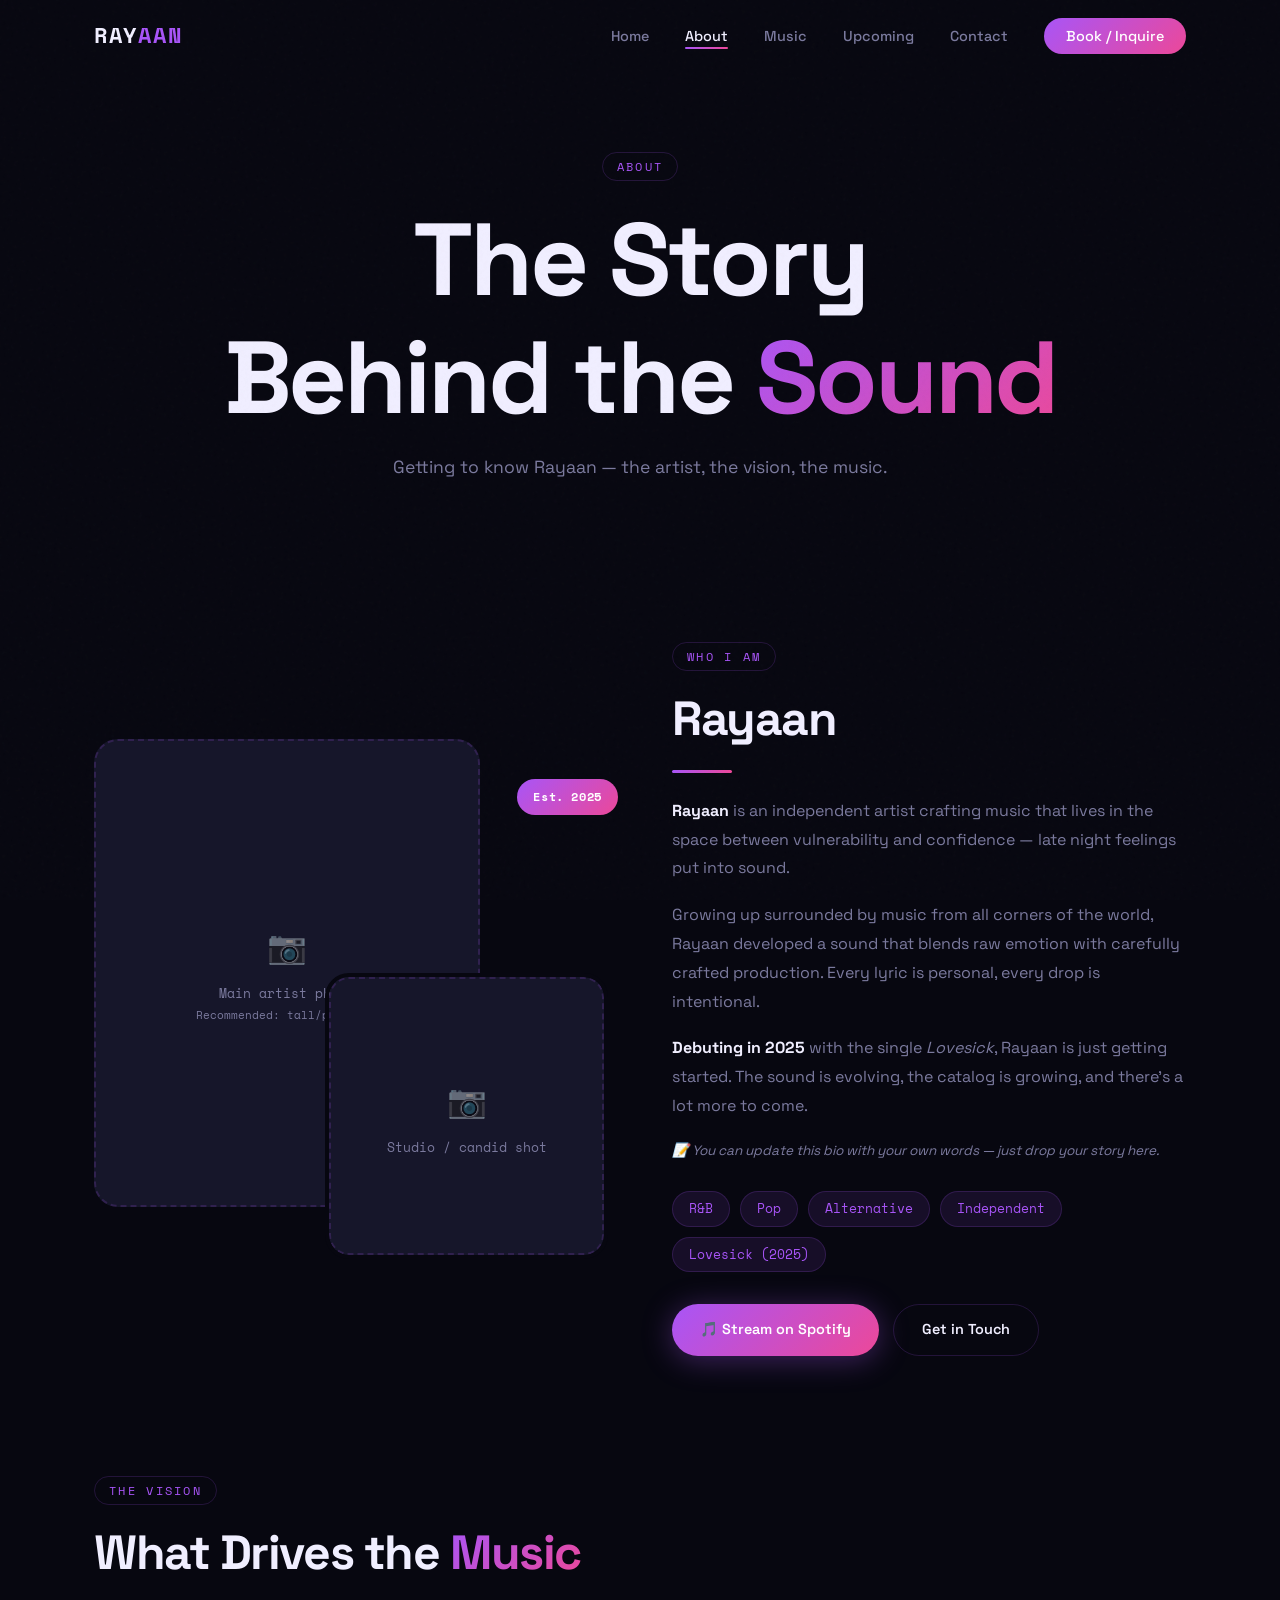
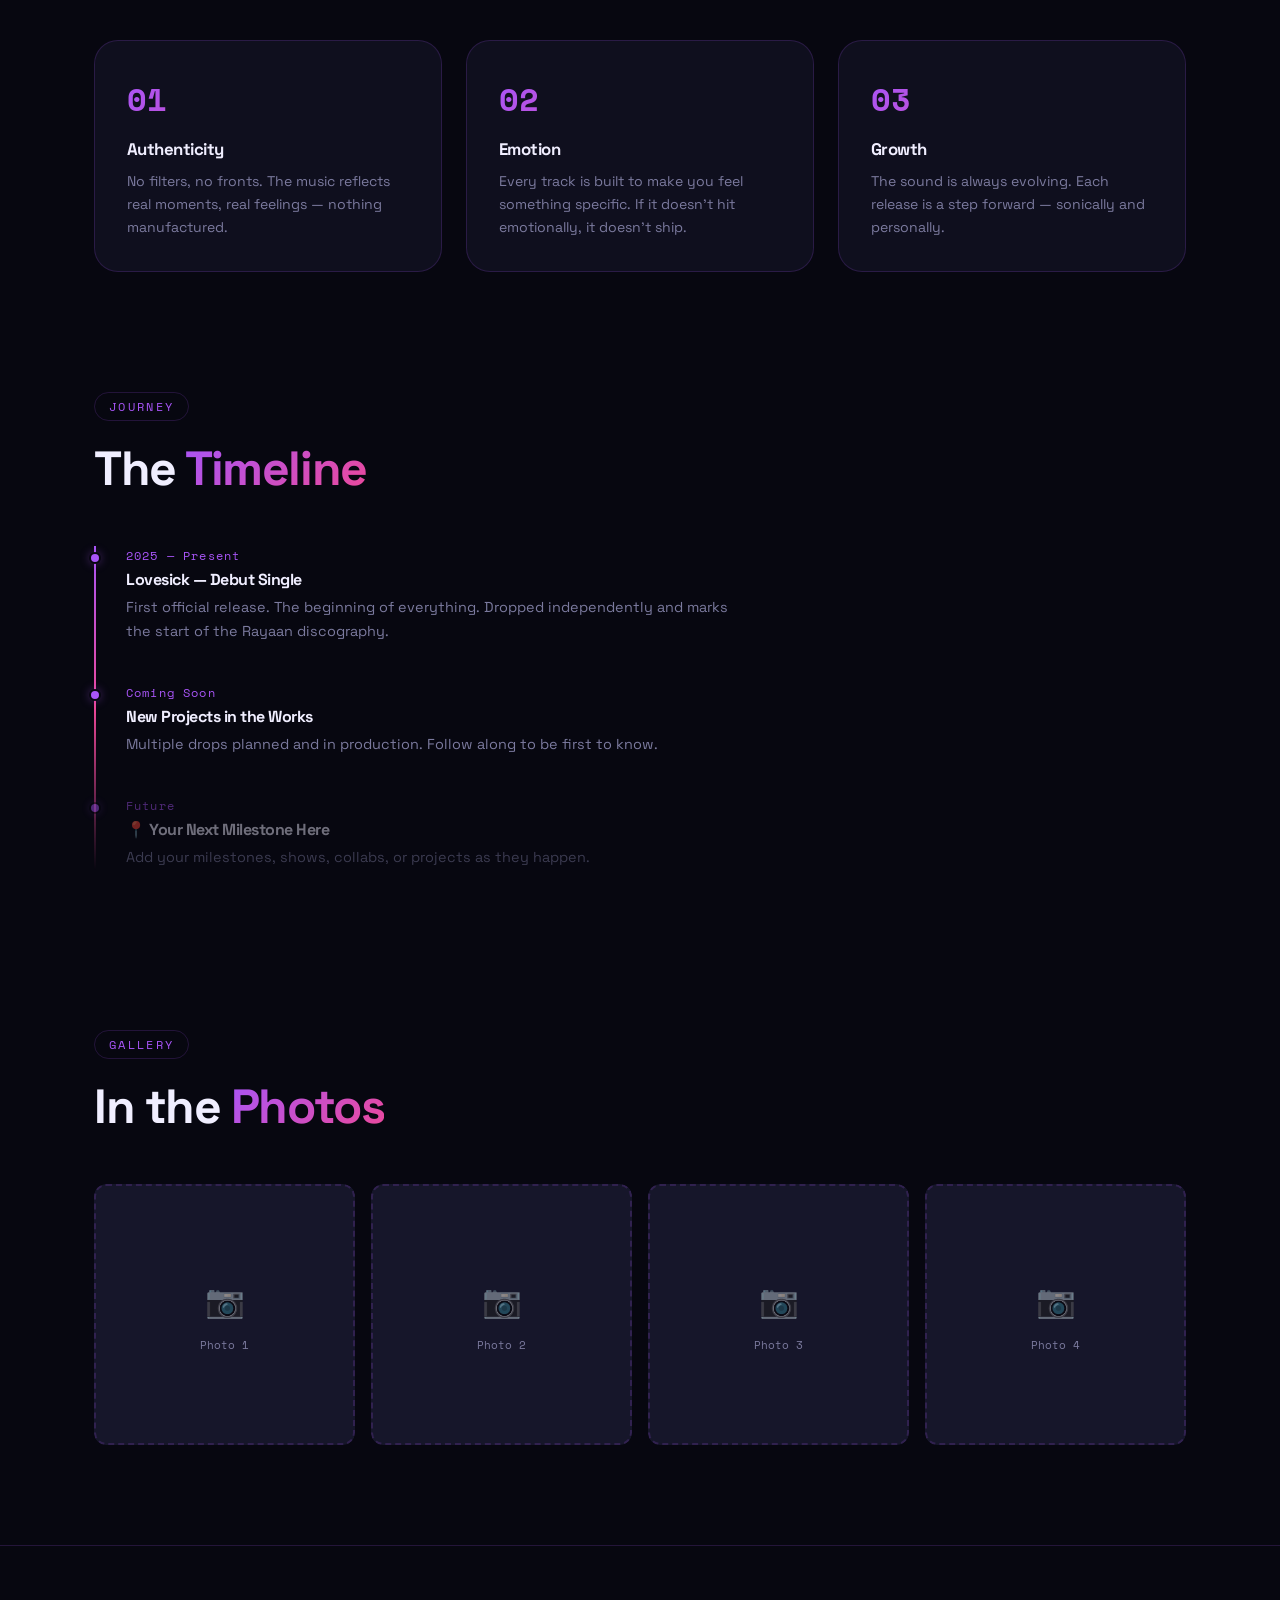
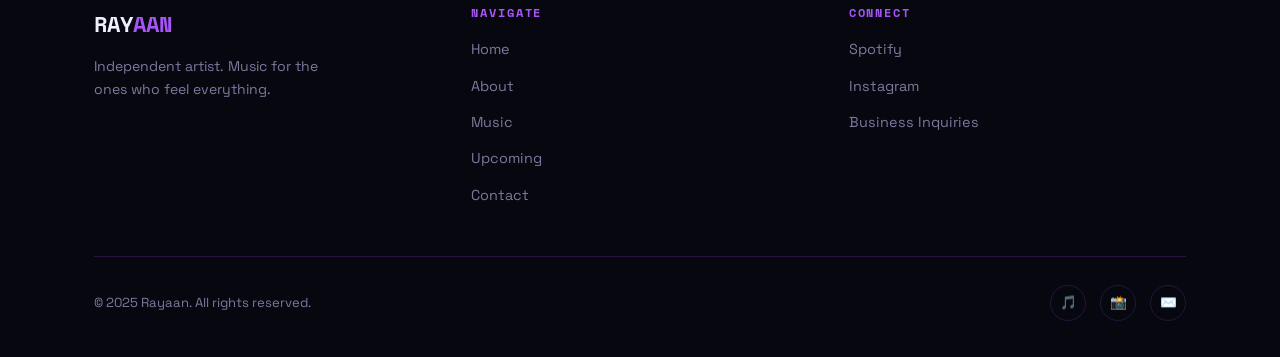
==== rayaan-website/about.html @ 2570d594 "Add Rayaan music artist website Multi-page HTML/CSS/JS website with dark purple/pink aesthetic: - in" ====
<!DOCTYPE html>
<html lang="en">
<head>
  <meta charset="UTF-8" />
  <meta name="viewport" content="width=device-width, initial-scale=1.0" />
  <title>About — Rayaan</title>
  <link rel="stylesheet" href="style.css" />
  <style>
    /* ── About specifics ── */
    .about-grid {
      display: grid;
      grid-template-columns: 1fr 1fr;
      gap: 64px;
      align-items: center;
      margin-top: 60px;
    }

    .about-photo-stack {
      position: relative;
      height: 520px;
    }
    .photo-main {
      position: absolute;
      top: 0; left: 0;
      width: 75%;
      height: 90%;
    }
    .photo-main .photo-placeholder {
      width: 100%; height: 100%;
      border-radius: var(--radius-lg);
    }
    .photo-secondary {
      position: absolute;
      bottom: 0; right: 0;
      width: 55%;
      height: 55%;
      border: 4px solid var(--bg);
      border-radius: var(--radius-lg);
      overflow: hidden;
    }
    .photo-secondary .photo-placeholder {
      width: 100%; height: 100%;
      border-radius: calc(var(--radius-lg) - 4px);
    }
    .photo-badge {
      position: absolute;
      top: 40px; right: -10px;
      background: linear-gradient(135deg, var(--accent), var(--accent2));
      color: #fff;
      padding: 8px 16px;
      border-radius: 100px;
      font-size: 0.78rem;
      font-weight: 600;
      font-family: 'Space Mono', monospace;
      letter-spacing: 0.05em;
    }

    .about-text .divider { margin: 24px 0; }
    .about-text p {
      color: var(--muted);
      margin-bottom: 18px;
      font-size: 1rem;
      line-height: 1.8;
    }
    .about-text p strong { color: var(--text); }

    .about-tags {
      display: flex; flex-wrap: wrap; gap: 10px;
      margin-top: 28px;
    }
    .tag-chip {
      background: rgba(168,85,247,0.1);
      border: 1px solid var(--border);
      border-radius: 100px;
      padding: 6px 16px;
      font-size: 0.82rem;
      color: var(--accent);
      font-family: 'Space Mono', monospace;
    }

    /* ── Values / pillars ── */
    .pillars {
      display: grid;
      grid-template-columns: repeat(3, 1fr);
      gap: 24px;
      margin-top: 60px;
    }
    .pillar {
      background: var(--bg2);
      border: 1px solid var(--border);
      border-radius: var(--radius-lg);
      padding: 32px;
      transition: border-color 0.2s;
    }
    .pillar:hover { border-color: var(--accent); }
    .pillar-num {
      font-family: 'Space Mono', monospace;
      font-size: 2rem;
      font-weight: 700;
      background: linear-gradient(135deg, var(--accent), var(--accent2));
      -webkit-background-clip: text;
      -webkit-text-fill-color: transparent;
      background-clip: text;
      margin-bottom: 14px;
    }
    .pillar h4 { margin-bottom: 10px; font-size: 1.05rem; }
    .pillar p  { color: var(--muted); font-size: 0.88rem; line-height: 1.65; }

    /* ── Timeline ── */
    .timeline { margin-top: 60px; position: relative; }
    .timeline::before {
      content: '';
      position: absolute;
      left: 0; top: 0; bottom: 0;
      width: 2px;
      background: linear-gradient(180deg, var(--accent), var(--accent2), transparent);
    }
    .tl-item {
      padding-left: 32px;
      margin-bottom: 40px;
      position: relative;
    }
    .tl-item::before {
      content: '';
      position: absolute;
      left: -5px; top: 6px;
      width: 12px; height: 12px;
      border-radius: 50%;
      background: var(--accent);
      border: 2px solid var(--bg);
      box-shadow: 0 0 10px var(--glow);
    }
    .tl-year {
      font-family: 'Space Mono', monospace;
      font-size: 0.72rem;
      color: var(--accent);
      letter-spacing: 0.1em;
      margin-bottom: 6px;
    }
    .tl-item h4 { margin-bottom: 6px; }
    .tl-item p  { color: var(--muted); font-size: 0.9rem; }

    /* ── Gallery row ── */
    .gallery-row {
      display: grid;
      grid-template-columns: repeat(4, 1fr);
      gap: 16px;
      margin-top: 50px;
    }
    .gallery-item {
      aspect-ratio: 1;
      border-radius: var(--radius);
      overflow: hidden;
    }
    .gallery-item .photo-placeholder { width: 100%; height: 100%; border-radius: var(--radius); }

    @media (max-width: 900px) {
      .about-grid { grid-template-columns: 1fr; }
      .about-photo-stack { height: 300px; }
      .pillars { grid-template-columns: 1fr; }
      .gallery-row { grid-template-columns: repeat(2, 1fr); }
    }
  </style>
</head>
<body>

<!-- ══ NAV ══ -->
<nav>
  <div class="container nav-inner">
    <a href="index.html" class="nav-logo">RAY<span>AAN</span></a>
    <ul class="nav-links">
      <li><a href="index.html">Home</a></li>
      <li><a href="about.html">About</a></li>
      <li><a href="music.html">Music</a></li>
      <li><a href="plans.html">Upcoming</a></li>
      <li><a href="contact.html">Contact</a></li>
      <li><a href="contact.html" class="nav-cta">Book / Inquire</a></li>
    </ul>
    <button class="hamburger" aria-label="Menu">
      <span></span><span></span><span></span>
    </button>
  </div>
</nav>

<!-- ══ PAGE HERO ══ -->
<div class="page-hero container">
  <span class="section-label">About</span>
  <h1>The Story<br>Behind the <span class="gradient-text">Sound</span></h1>
  <p>Getting to know Rayaan — the artist, the vision, the music.</p>
</div>

<!-- ══ MAIN ABOUT ══ -->
<section class="section" style="padding-top: 40px;">
  <div class="container">
    <div class="about-grid">

      <div class="about-photo-stack">
        <div class="photo-main">
          <div class="photo-placeholder">
            <span class="icon">📷</span>
            <span>Main artist photo<br><small>Recommended: tall/portrait</small></span>
          </div>
        </div>
        <div class="photo-secondary">
          <div class="photo-placeholder">
            <span class="icon">📷</span>
            <span>Studio / candid shot</span>
          </div>
        </div>
        <div class="photo-badge">Est. 2025</div>
      </div>

      <div class="about-text">
        <span class="section-label">Who I Am</span>
        <h2>Rayaan</h2>
        <div class="divider"></div>

        <p>
          <strong>Rayaan</strong> is an independent artist crafting music that lives in the space between
          vulnerability and confidence — late night feelings put into sound.
        </p>
        <p>
          <!-- Replace the paragraphs below with your own story -->
          Growing up surrounded by music from all corners of the world, Rayaan developed a sound
          that blends raw emotion with carefully crafted production. Every lyric is personal,
          every drop is intentional.
        </p>
        <p>
          <strong>Debuting in 2025</strong> with the single <em>Lovesick</em>, Rayaan is just getting
          started. The sound is evolving, the catalog is growing, and there's a lot more to come.
        </p>
        <p style="color: var(--muted); font-size: 0.85rem; font-style: italic;">
          📝 <em>You can update this bio with your own words — just drop your story here.</em>
        </p>

        <div class="about-tags">
          <span class="tag-chip">R&B</span>
          <span class="tag-chip">Pop</span>
          <span class="tag-chip">Alternative</span>
          <span class="tag-chip">Independent</span>
          <span class="tag-chip">Lovesick (2025)</span>
        </div>

        <div style="margin-top: 32px; display: flex; gap: 14px;">
          <a href="https://open.spotify.com/artist/6nurqNt57IxtcXSIciyk6d" target="_blank" class="btn btn-primary">
            🎵 Stream on Spotify
          </a>
          <a href="contact.html" class="btn btn-outline">Get in Touch</a>
        </div>
      </div>

    </div>
  </div>
</section>

<!-- ══ PILLARS ══ -->
<section class="section" style="padding-top: 20px;">
  <div class="container">
    <span class="section-label">The Vision</span>
    <h2>What Drives the <span class="gradient-text">Music</span></h2>

    <div class="pillars">
      <div class="pillar">
        <div class="pillar-num">01</div>
        <h4>Authenticity</h4>
        <p>No filters, no fronts. The music reflects real moments, real feelings — nothing manufactured.</p>
      </div>
      <div class="pillar">
        <div class="pillar-num">02</div>
        <h4>Emotion</h4>
        <p>Every track is built to make you feel something specific. If it doesn't hit emotionally, it doesn't ship.</p>
      </div>
      <div class="pillar">
        <div class="pillar-num">03</div>
        <h4>Growth</h4>
        <p>The sound is always evolving. Each release is a step forward — sonically and personally.</p>
      </div>
    </div>
  </div>
</section>

<!-- ══ TIMELINE ══ -->
<section class="section" style="padding-top: 20px;">
  <div class="container">
    <span class="section-label">Journey</span>
    <h2>The <span class="gradient-text">Timeline</span></h2>

    <div class="timeline" style="max-width: 640px; margin-top: 50px;">
      <div class="tl-item">
        <div class="tl-year">2025 — Present</div>
        <h4>Lovesick — Debut Single</h4>
        <p>First official release. The beginning of everything. Dropped independently and marks the start of the Rayaan discography.</p>
      </div>
      <div class="tl-item">
        <div class="tl-year">Coming Soon</div>
        <h4>New Projects in the Works</h4>
        <p>Multiple drops planned and in production. Follow along to be first to know.</p>
      </div>
      <div class="tl-item" style="opacity: 0.45;">
        <div class="tl-year">Future</div>
        <h4>📍 Your Next Milestone Here</h4>
        <p>Add your milestones, shows, collabs, or projects as they happen.</p>
      </div>
    </div>
  </div>
</section>

<!-- ══ GALLERY TEASER ══ -->
<section class="section" style="padding-top: 20px;">
  <div class="container">
    <span class="section-label">Gallery</span>
    <h2>In the <span class="gradient-text">Photos</span></h2>

    <div class="gallery-row">
      <div class="gallery-item">
        <div class="photo-placeholder">
          <span class="icon">📷</span>
          <span style="font-size:0.7rem">Photo 1</span>
        </div>
      </div>
      <div class="gallery-item">
        <div class="photo-placeholder">
          <span class="icon">📷</span>
          <span style="font-size:0.7rem">Photo 2</span>
        </div>
      </div>
      <div class="gallery-item">
        <div class="photo-placeholder">
          <span class="icon">📷</span>
          <span style="font-size:0.7rem">Photo 3</span>
        </div>
      </div>
      <div class="gallery-item">
        <div class="photo-placeholder">
          <span class="icon">📷</span>
          <span style="font-size:0.7rem">Photo 4</span>
        </div>
      </div>
    </div>
  </div>
</section>

<!-- ══ FOOTER ══ -->
<footer>
  <div class="container">
    <div class="footer-inner">
      <div>
        <div class="footer-logo">RAY<span>AAN</span></div>
        <p class="footer-desc">Independent artist. Music for the ones who feel everything.</p>
      </div>
      <div class="footer-col">
        <h4>Navigate</h4>
        <ul>
          <li><a href="index.html">Home</a></li>
          <li><a href="about.html">About</a></li>
          <li><a href="music.html">Music</a></li>
          <li><a href="plans.html">Upcoming</a></li>
          <li><a href="contact.html">Contact</a></li>
        </ul>
      </div>
      <div class="footer-col">
        <h4>Connect</h4>
        <ul>
          <li><a href="https://open.spotify.com/artist/6nurqNt57IxtcXSIciyk6d" target="_blank">Spotify</a></li>
          <li><a href="https://instagram.com/rayaankmusic" target="_blank">Instagram</a></li>
          <li><a href="contact.html">Business Inquiries</a></li>
        </ul>
      </div>
    </div>
    <div class="footer-bottom">
      <span>© 2025 Rayaan. All rights reserved.</span>
      <div class="social-links">
        <a href="https://open.spotify.com/artist/6nurqNt57IxtcXSIciyk6d" target="_blank" title="Spotify">🎵</a>
        <a href="https://instagram.com/rayaankmusic" target="_blank" title="Instagram">📸</a>
        <a href="contact.html" title="Email">✉️</a>
      </div>
    </div>
  </div>
</footer>

<script src="nav.js"></script>
</body>
</html>
---- rayaan-website/style.css ----
/* ============================================
   RAYAAN — Global Styles
   ============================================ */

@import url('https://fonts.googleapis.com/css2?family=Space+Grotesk:wght@300;400;500;600;700&family=Space+Mono:wght@400;700&display=swap');

:root {
  --bg:        #070710;
  --bg2:       #0f0f1e;
  --bg3:       #16162a;
  --accent:    #a855f7;
  --accent2:   #ec4899;
  --glow:      rgba(168, 85, 247, 0.35);
  --glow2:     rgba(236, 72, 153, 0.25);
  --text:      #f0eeff;
  --muted:     #7b7a9e;
  --border:    rgba(168, 85, 247, 0.18);
  --radius:    12px;
  --radius-lg: 24px;
  --nav-h:     72px;
}

*, *::before, *::after { box-sizing: border-box; margin: 0; padding: 0; }

html { scroll-behavior: smooth; }

body {
  background: var(--bg);
  color: var(--text);
  font-family: 'Space Grotesk', sans-serif;
  font-size: 16px;
  line-height: 1.65;
  overflow-x: hidden;
}

/* Noise overlay */
body::before {
  content: '';
  position: fixed;
  inset: 0;
  background-image: url("data:image/svg+xml,%3Csvg viewBox='0 0 256 256' xmlns='http://www.w3.org/2000/svg'%3E%3Cfilter id='noise'%3E%3CfeTurbulence type='fractalNoise' baseFrequency='0.9' numOctaves='4' stitchTiles='stitch'/%3E%3C/filter%3E%3Crect width='100%25' height='100%25' filter='url(%23noise)' opacity='0.04'/%3E%3C/svg%3E");
  pointer-events: none;
  z-index: 0;
  opacity: 0.5;
}

/* ── Scrollbar ── */
::-webkit-scrollbar { width: 6px; }
::-webkit-scrollbar-track { background: var(--bg); }
::-webkit-scrollbar-thumb { background: var(--accent); border-radius: 3px; }

/* ── Typography ── */
h1, h2, h3, h4 { line-height: 1.15; letter-spacing: -0.03em; font-weight: 700; }

h1 { font-size: clamp(2.8rem, 8vw, 6.5rem); }
h2 { font-size: clamp(1.9rem, 4vw, 3rem); }
h3 { font-size: clamp(1.2rem, 2.5vw, 1.6rem); }

.mono { font-family: 'Space Mono', monospace; }

.gradient-text {
  background: linear-gradient(135deg, var(--accent) 0%, var(--accent2) 100%);
  -webkit-background-clip: text;
  -webkit-text-fill-color: transparent;
  background-clip: text;
}

a { color: inherit; text-decoration: none; }

img { max-width: 100%; display: block; }

/* ── Layout ── */
.container { max-width: 1140px; margin: 0 auto; padding: 0 24px; }
.section { padding: 100px 0; position: relative; z-index: 1; }
.section-label {
  display: inline-block;
  font-family: 'Space Mono', monospace;
  font-size: 0.72rem;
  letter-spacing: 0.2em;
  text-transform: uppercase;
  color: var(--accent);
  border: 1px solid var(--border);
  padding: 4px 14px;
  border-radius: 100px;
  margin-bottom: 20px;
}

/* ── Navigation ── */
nav {
  position: fixed;
  top: 0; left: 0; right: 0;
  height: var(--nav-h);
  z-index: 100;
  display: flex;
  align-items: center;
  transition: background 0.3s, backdrop-filter 0.3s;
}
nav.scrolled {
  background: rgba(7, 7, 16, 0.85);
  backdrop-filter: blur(20px);
  border-bottom: 1px solid var(--border);
}

.nav-inner {
  display: flex;
  align-items: center;
  justify-content: space-between;
  width: 100%;
}

.nav-logo {
  font-family: 'Space Mono', monospace;
  font-size: 1.35rem;
  font-weight: 700;
  letter-spacing: 0.08em;
}
.nav-logo span { color: var(--accent); }

.nav-links {
  display: flex;
  gap: 36px;
  list-style: none;
}

.nav-links a {
  font-size: 0.9rem;
  font-weight: 500;
  color: var(--muted);
  transition: color 0.2s;
  position: relative;
}
.nav-links a::after {
  content: '';
  position: absolute;
  bottom: -4px; left: 0;
  width: 0; height: 2px;
  background: linear-gradient(90deg, var(--accent), var(--accent2));
  border-radius: 2px;
  transition: width 0.25s;
}
.nav-links a:hover, .nav-links a.active { color: var(--text); }
.nav-links a:hover::after, .nav-links a.active::after { width: 100%; }

.nav-cta {
  padding: 9px 22px;
  border-radius: 100px;
  background: linear-gradient(135deg, var(--accent), var(--accent2));
  color: #fff !important;
  font-size: 0.85rem;
  font-weight: 600;
  transition: opacity 0.2s, transform 0.2s;
}
.nav-cta::after { display: none !important; }
.nav-cta:hover { opacity: 0.85; transform: translateY(-1px); }

.hamburger {
  display: none;
  flex-direction: column;
  gap: 5px;
  background: none;
  border: none;
  cursor: pointer;
  padding: 4px;
}
.hamburger span {
  display: block;
  width: 24px; height: 2px;
  background: var(--text);
  border-radius: 2px;
  transition: 0.3s;
}

/* ── Buttons ── */
.btn {
  display: inline-flex;
  align-items: center;
  gap: 8px;
  padding: 13px 28px;
  border-radius: 100px;
  font-weight: 600;
  font-size: 0.9rem;
  cursor: pointer;
  border: none;
  transition: all 0.2s;
}
.btn-primary {
  background: linear-gradient(135deg, var(--accent), var(--accent2));
  color: #fff;
  box-shadow: 0 4px 30px var(--glow);
}
.btn-primary:hover { transform: translateY(-2px); box-shadow: 0 8px 40px var(--glow); }
.btn-outline {
  background: transparent;
  color: var(--text);
  border: 1px solid var(--border);
}
.btn-outline:hover {
  border-color: var(--accent);
  color: var(--accent);
  background: rgba(168,85,247,0.08);
}

/* ── Cards ── */
.card {
  background: var(--bg2);
  border: 1px solid var(--border);
  border-radius: var(--radius-lg);
  overflow: hidden;
  transition: transform 0.25s, border-color 0.25s, box-shadow 0.25s;
}
.card:hover {
  transform: translateY(-4px);
  border-color: var(--accent);
  box-shadow: 0 12px 50px var(--glow);
}

/* ── Photo Placeholder ── */
.photo-placeholder {
  background: var(--bg3);
  border: 2px dashed var(--border);
  border-radius: var(--radius);
  display: flex;
  flex-direction: column;
  align-items: center;
  justify-content: center;
  gap: 10px;
  color: var(--muted);
  font-size: 0.8rem;
  font-family: 'Space Mono', monospace;
  text-align: center;
  padding: 20px;
}
.photo-placeholder .icon { font-size: 2rem; opacity: 0.5; }

/* ── Glow Orbs (background decoration) ── */
.orb {
  position: absolute;
  border-radius: 50%;
  filter: blur(90px);
  pointer-events: none;
  z-index: 0;
}
.orb-purple { background: var(--glow); }
.orb-pink   { background: var(--glow2); }

/* ── Footer ── */
footer {
  position: relative;
  z-index: 1;
  border-top: 1px solid var(--border);
  padding: 60px 0 36px;
  background: var(--bg);
}
.footer-inner {
  display: grid;
  grid-template-columns: 1fr 1fr 1fr;
  gap: 40px;
  margin-bottom: 48px;
}
.footer-logo {
  font-family: 'Space Mono', monospace;
  font-size: 1.4rem;
  font-weight: 700;
  margin-bottom: 12px;
}
.footer-logo span { color: var(--accent); }
.footer-desc { color: var(--muted); font-size: 0.88rem; max-width: 240px; }
.footer-col h4 {
  font-size: 0.78rem;
  letter-spacing: 0.15em;
  text-transform: uppercase;
  color: var(--accent);
  font-family: 'Space Mono', monospace;
  margin-bottom: 16px;
}
.footer-col ul { list-style: none; display: flex; flex-direction: column; gap: 10px; }
.footer-col ul a { color: var(--muted); font-size: 0.9rem; transition: color 0.2s; }
.footer-col ul a:hover { color: var(--text); }
.footer-bottom {
  display: flex;
  justify-content: space-between;
  align-items: center;
  padding-top: 28px;
  border-top: 1px solid var(--border);
  color: var(--muted);
  font-size: 0.82rem;
}
.social-links { display: flex; gap: 14px; }
.social-links a {
  width: 36px; height: 36px;
  border: 1px solid var(--border);
  border-radius: 50%;
  display: flex; align-items: center; justify-content: center;
  font-size: 0.85rem;
  color: var(--muted);
  transition: all 0.2s;
}
.social-links a:hover { border-color: var(--accent); color: var(--accent); background: rgba(168,85,247,0.1); }

/* ── Page Hero (non-home) ── */
.page-hero {
  padding-top: calc(var(--nav-h) + 80px);
  padding-bottom: 60px;
  text-align: center;
}
.page-hero p { color: var(--muted); font-size: 1.1rem; max-width: 560px; margin: 16px auto 0; }

/* ── Divider ── */
.divider {
  width: 60px; height: 3px;
  background: linear-gradient(90deg, var(--accent), var(--accent2));
  border-radius: 2px;
  margin: 20px 0;
}

/* ── Responsive ── */
@media (max-width: 768px) {
  .nav-links { display: none; position: absolute; top: var(--nav-h); left: 0; right: 0;
    flex-direction: column; background: rgba(7,7,16,0.97); padding: 24px;
    border-bottom: 1px solid var(--border); gap: 20px; }
  .nav-links.open { display: flex; }
  .hamburger { display: flex; }
  .nav-cta-desktop { display: none; }
  .footer-inner { grid-template-columns: 1fr; }
  .footer-bottom { flex-direction: column; gap: 16px; text-align: center; }
  .section { padding: 70px 0; }
}
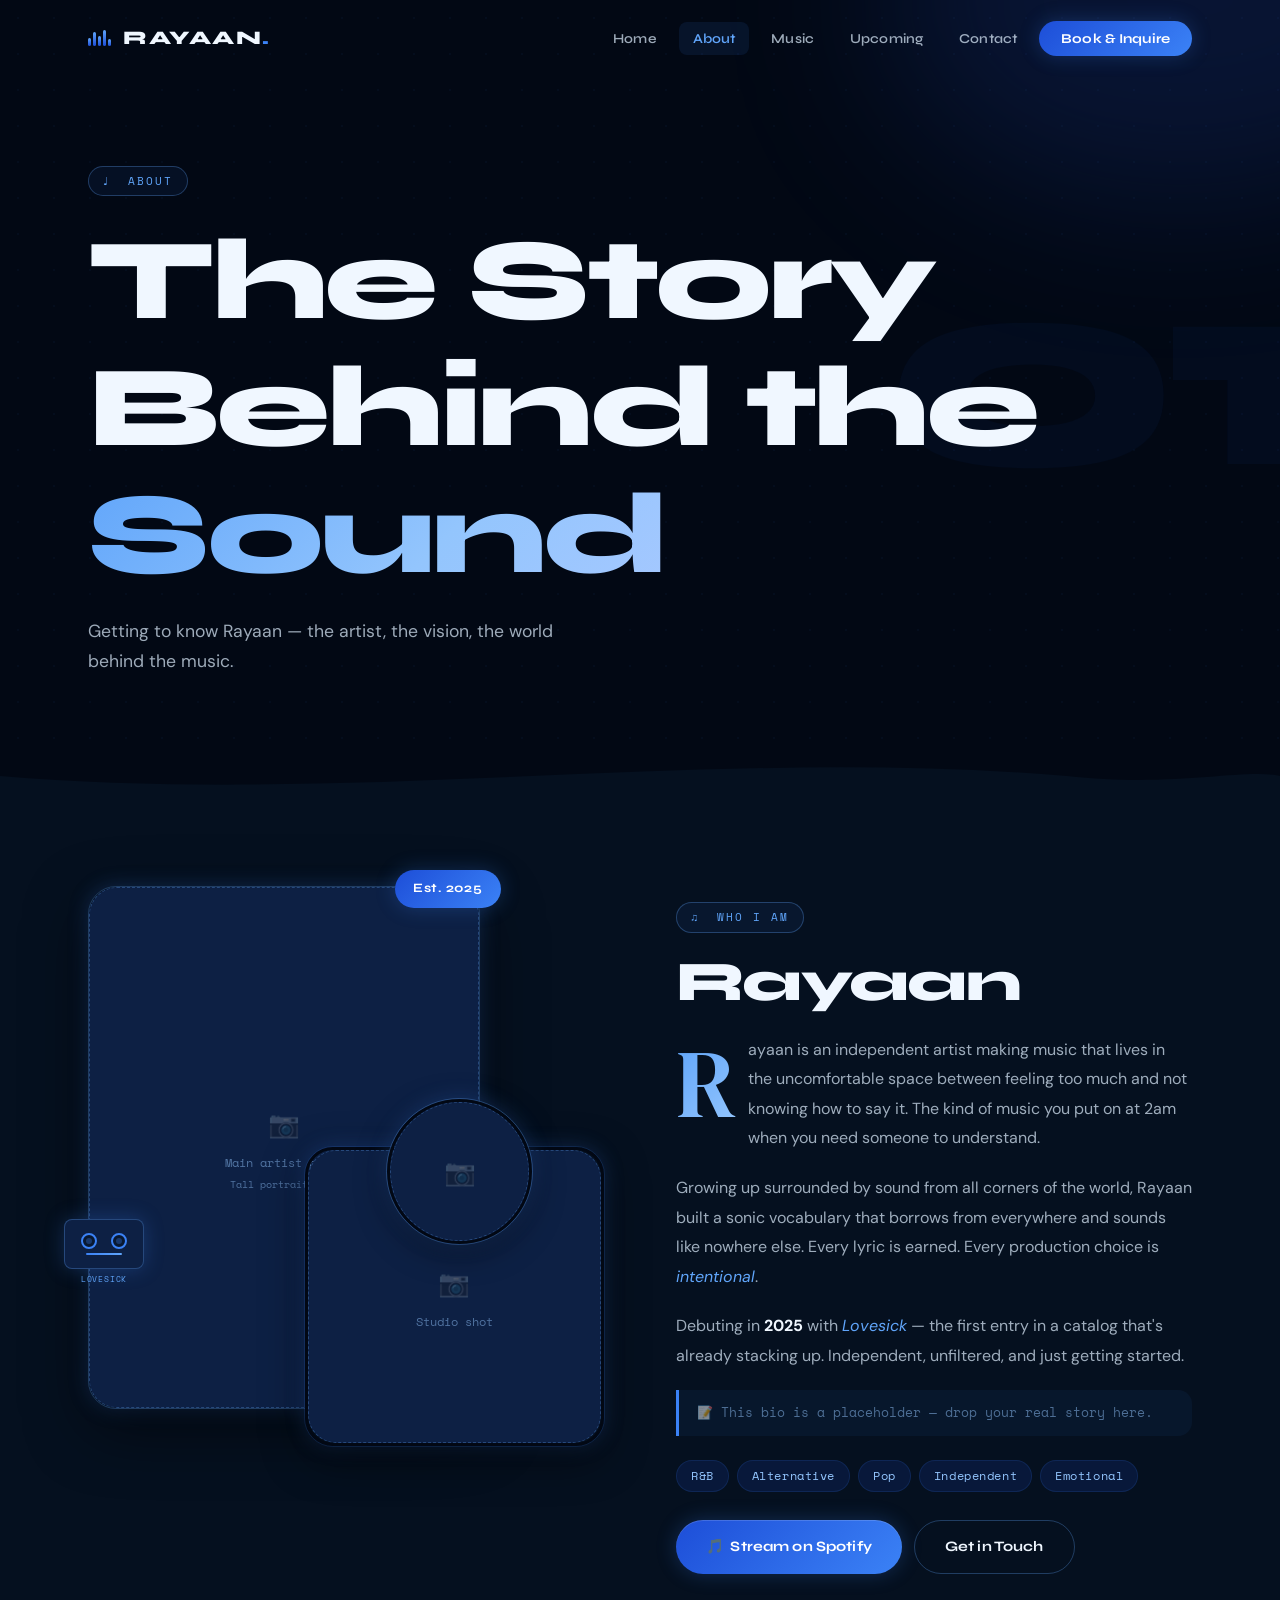
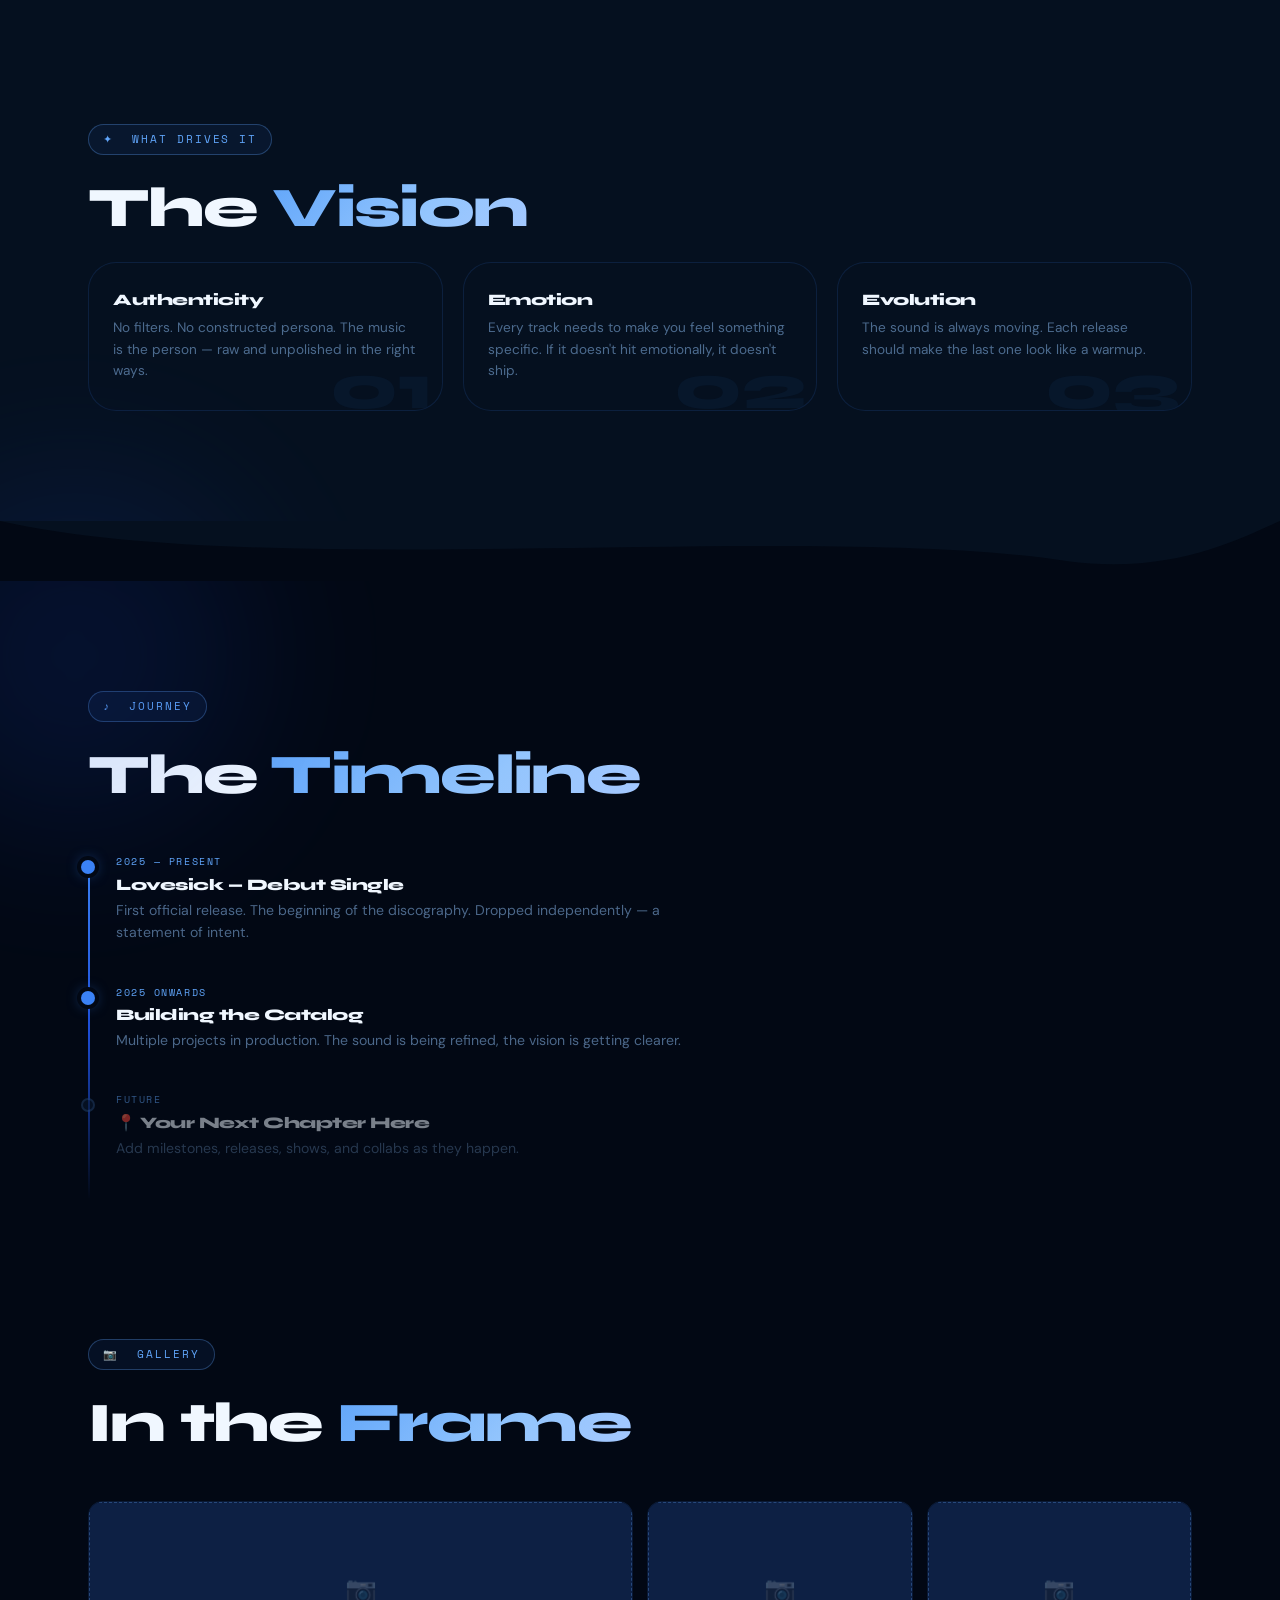
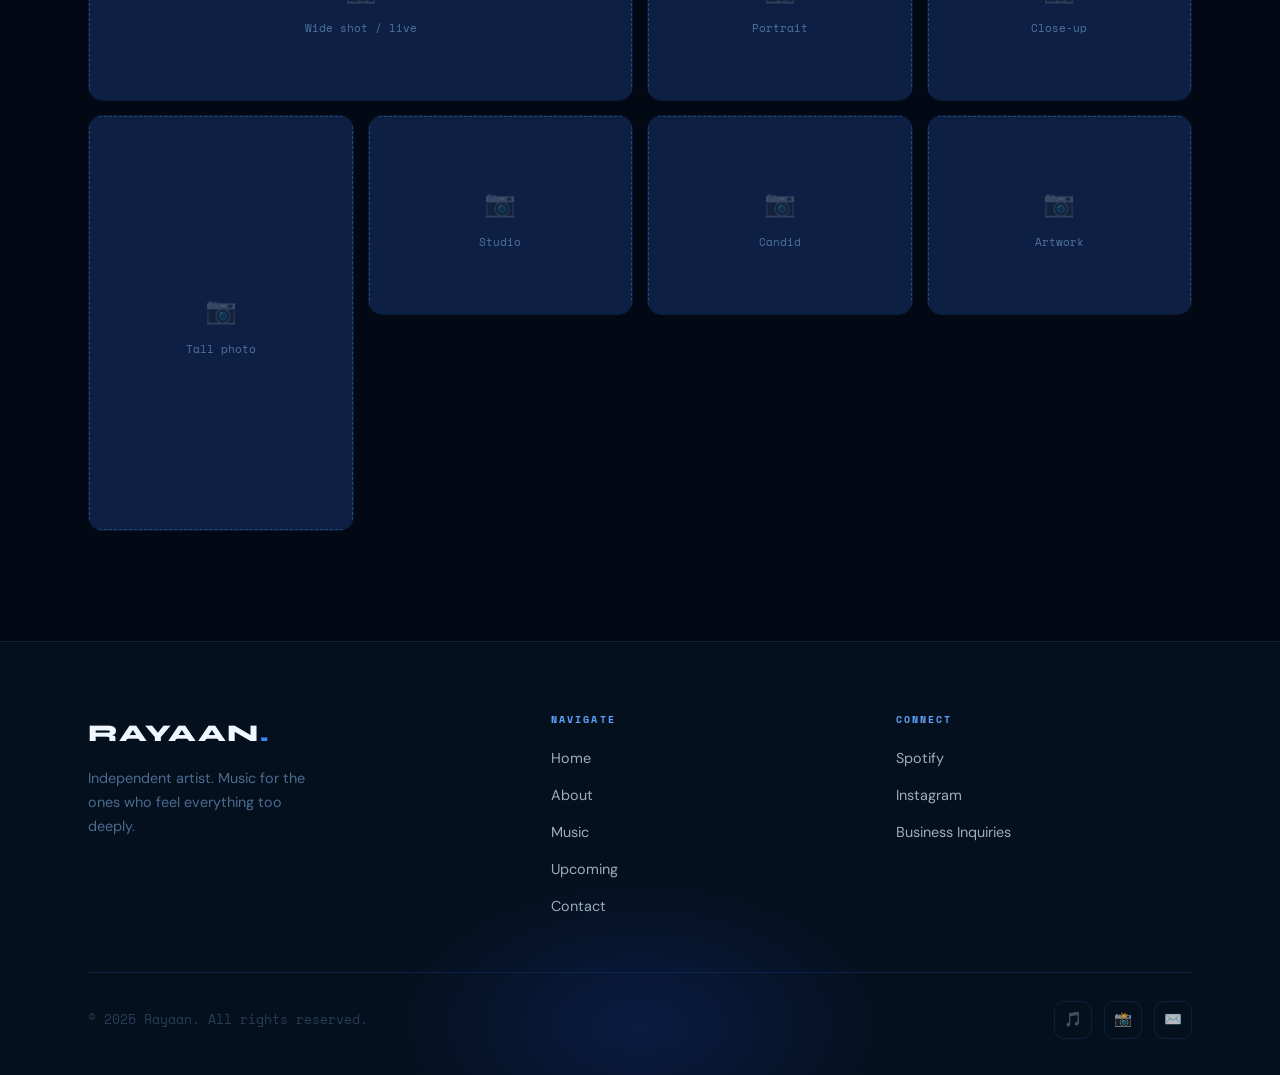
==== commit 4e1354e1: "Redesign: immersive navy/blue music website for Rayaan Complete visual overhaul with production-qual" ====
--- a/rayaan-website/about.html
+++ b/rayaan-website/about.html
@@ -6,246 +6,381 @@
   <title>About — Rayaan</title>
   <link rel="stylesheet" href="style.css" />
   <style>
-    /* ── About specifics ── */
-    .about-grid {
+    /* ─── About page ─── */
+
+    /* Big intro layout */
+    .about-intro {
       display: grid;
       grid-template-columns: 1fr 1fr;
-      gap: 64px;
-      align-items: center;
-      margin-top: 60px;
-    }
-
-    .about-photo-stack {
+      gap: 72px;
+      align-items: start;
+      margin-top: 20px;
+    }
+
+    /* ── Photo collage ── */
+    .photo-collage {
       position: relative;
-      height: 520px;
-    }
-    .photo-main {
+      height: 560px;
+    }
+
+    .photo-collage .p1 {
       position: absolute;
       top: 0; left: 0;
-      width: 75%;
-      height: 90%;
-    }
-    .photo-main .photo-placeholder {
-      width: 100%; height: 100%;
-      border-radius: var(--radius-lg);
-    }
-    .photo-secondary {
+      width: 76%; aspect-ratio: 3/4;
+      border-radius: var(--r-lg);
+      overflow: hidden;
+      border: 1px solid var(--border-hi);
+      box-shadow: 0 20px 60px rgba(0,0,0,0.5), var(--glow-sm);
+    }
+    .photo-collage .p2 {
       position: absolute;
       bottom: 0; right: 0;
-      width: 55%;
-      height: 55%;
-      border: 4px solid var(--bg);
-      border-radius: var(--radius-lg);
+      width: 58%; aspect-ratio: 1;
+      border-radius: var(--r-lg);
       overflow: hidden;
-    }
-    .photo-secondary .photo-placeholder {
-      width: 100%; height: 100%;
-      border-radius: calc(var(--radius-lg) - 4px);
-    }
-    .photo-badge {
-      position: absolute;
-      top: 40px; right: -10px;
-      background: linear-gradient(135deg, var(--accent), var(--accent2));
+      border: 3px solid var(--ink);
+      box-shadow: 0 12px 40px rgba(0,0,0,0.5), var(--glow-sm);
+      outline: 1px solid var(--border);
+    }
+    .photo-collage .p3 {
+      position: absolute;
+      top: 38%; left: 58%;
+      width: 28%; aspect-ratio: 1;
+      border-radius: 50%;
+      overflow: hidden;
+      border: 3px solid var(--ink);
+      box-shadow: 0 8px 30px rgba(0,0,0,0.5), 0 0 20px rgba(59,130,246,0.3);
+      outline: 1px solid var(--border-hi);
+    }
+
+    /* Floating tape cassette decoration */
+    .cassette-deco {
+      position: absolute;
+      bottom: 160px; left: -24px;
+      z-index: 10;
+    }
+    .cassette {
+      width: 80px; height: 50px;
+      background: var(--layer);
+      border: 1px solid var(--border-hi);
+      border-radius: 8px;
+      display: flex; align-items: center; justify-content: center;
+      flex-direction: column; gap: 4px;
+      box-shadow: var(--glow-sm);
+      animation: wave-bob 4s ease-in-out infinite;
+    }
+    .cassette-reels {
+      display: flex; gap: 14px; align-items: center;
+    }
+    .reel {
+      width: 16px; height: 16px;
+      border-radius: 50%;
+      background: var(--mid);
+      border: 2px solid var(--electric);
+      position: relative;
+    }
+    .reel::after {
+      content: ''; position: absolute;
+      inset: 3px; border-radius: 50%;
+      background: var(--electric);
+      opacity: 0.3;
+    }
+    .cassette-line {
+      width: 36px; height: 2px;
+      background: linear-gradient(90deg, var(--electric), var(--sky));
+      border-radius: 1px;
+    }
+    .cassette-label {
+      font-family: var(--ff-mono);
+      font-size: 0.5rem;
+      color: var(--sky);
+      letter-spacing: 0.1em;
+      text-transform: uppercase;
+      text-align: center;
+      margin-top: 4px;
+    }
+
+    /* Year badge */
+    .year-badge {
+      position: absolute;
+      top: -16px; right: 20%;
+      background: linear-gradient(135deg, var(--cobalt), var(--electric));
       color: #fff;
-      padding: 8px 16px;
+      padding: 8px 18px;
       border-radius: 100px;
-      font-size: 0.78rem;
-      font-weight: 600;
-      font-family: 'Space Mono', monospace;
-      letter-spacing: 0.05em;
-    }
-
-    .about-text .divider { margin: 24px 0; }
-    .about-text p {
-      color: var(--muted);
-      margin-bottom: 18px;
-      font-size: 1rem;
-      line-height: 1.8;
-    }
-    .about-text p strong { color: var(--text); }
-
-    .about-tags {
-      display: flex; flex-wrap: wrap; gap: 10px;
-      margin-top: 28px;
-    }
-    .tag-chip {
-      background: rgba(168,85,247,0.1);
-      border: 1px solid var(--border);
-      border-radius: 100px;
-      padding: 6px 16px;
-      font-size: 0.82rem;
-      color: var(--accent);
-      font-family: 'Space Mono', monospace;
-    }
-
-    /* ── Values / pillars ── */
-    .pillars {
-      display: grid;
-      grid-template-columns: repeat(3, 1fr);
-      gap: 24px;
-      margin-top: 60px;
-    }
-    .pillar {
-      background: var(--bg2);
-      border: 1px solid var(--border);
-      border-radius: var(--radius-lg);
-      padding: 32px;
-      transition: border-color 0.2s;
-    }
-    .pillar:hover { border-color: var(--accent); }
-    .pillar-num {
-      font-family: 'Space Mono', monospace;
-      font-size: 2rem;
+      font-family: var(--ff-head);
+      font-size: 0.8rem;
       font-weight: 700;
-      background: linear-gradient(135deg, var(--accent), var(--accent2));
+      letter-spacing: 0.06em;
+      box-shadow: var(--glow-sm);
+    }
+
+    /* ── Text block ── */
+    .about-text {
+      padding-top: 16px;
+    }
+    .about-text .big-initial {
+      font-family: var(--ff-serif);
+      font-size: 6rem;
+      line-height: 0.85;
+      float: left;
+      margin-right: 12px;
+      margin-top: 8px;
+      background: linear-gradient(135deg, var(--sky), var(--mist));
       -webkit-background-clip: text;
       -webkit-text-fill-color: transparent;
       background-clip: text;
-      margin-bottom: 14px;
-    }
-    .pillar h4 { margin-bottom: 10px; font-size: 1.05rem; }
-    .pillar p  { color: var(--muted); font-size: 0.88rem; line-height: 1.65; }
+    }
+    .about-text p {
+      color: var(--t2);
+      font-size: 1rem;
+      line-height: 1.85;
+      margin-bottom: 20px;
+    }
+    .about-text p strong { color: var(--t1); }
+    .about-text p em     { color: var(--sky); font-style: italic; }
+    .about-note {
+      background: rgba(59,130,246,0.06);
+      border-left: 3px solid var(--electric);
+      padding: 12px 18px;
+      border-radius: 0 var(--r) var(--r) 0;
+      font-size: 0.8rem;
+      color: var(--t3);
+      font-family: var(--ff-mono);
+      margin-bottom: 24px;
+    }
+
+    .genre-tags { display: flex; flex-wrap: wrap; gap: 8px; margin-bottom: 28px; }
+    .g-tag {
+      background: rgba(29,78,216,0.15);
+      border: 1px solid var(--border);
+      border-radius: 100px;
+      padding: 5px 14px;
+      font-family: var(--ff-mono);
+      font-size: 0.72rem;
+      color: var(--mist);
+      letter-spacing: 0.05em;
+    }
+
+    /* ── Pillars ── */
+    .pillars-row {
+      display: grid;
+      grid-template-columns: repeat(3,1fr);
+      gap: 20px;
+      margin-top: 24px;
+    }
+    .pillar {
+      background: var(--depth);
+      border: 1px solid var(--border);
+      border-radius: var(--r-lg);
+      padding: 28px 24px;
+      position: relative;
+      overflow: hidden;
+      transition: border-color 0.2s, transform 0.2s;
+    }
+    .pillar:hover {
+      border-color: var(--border-hi);
+      transform: translateY(-3px);
+    }
+    .pillar-bg-num {
+      position: absolute;
+      bottom: -10px; right: 10px;
+      font-family: var(--ff-head);
+      font-size: 4rem;
+      font-weight: 800;
+      color: rgba(59,130,246,0.06);
+      line-height: 1;
+      pointer-events: none;
+    }
+    .pillar h4 { font-size: 1rem; margin-bottom: 8px; }
+    .pillar p  { color: var(--t3); font-size: 0.85rem; line-height: 1.6; }
 
     /* ── Timeline ── */
-    .timeline { margin-top: 60px; position: relative; }
-    .timeline::before {
+    .timeline-wrap {
+      position: relative;
+      padding-left: 28px;
+      margin-top: 48px;
+    }
+    .timeline-wrap::before {
       content: '';
       position: absolute;
-      left: 0; top: 0; bottom: 0;
+      left: 0; top: 8px; bottom: 0;
       width: 2px;
-      background: linear-gradient(180deg, var(--accent), var(--accent2), transparent);
+      background: linear-gradient(to bottom, var(--electric), var(--cobalt), transparent);
     }
     .tl-item {
-      padding-left: 32px;
-      margin-bottom: 40px;
       position: relative;
+      padding-bottom: 40px;
     }
     .tl-item::before {
       content: '';
       position: absolute;
-      left: -5px; top: 6px;
-      width: 12px; height: 12px;
+      left: -35px; top: 7px;
+      width: 14px; height: 14px;
       border-radius: 50%;
-      background: var(--accent);
-      border: 2px solid var(--bg);
-      box-shadow: 0 0 10px var(--glow);
-    }
+      background: var(--electric);
+      box-shadow: 0 0 0 4px var(--ink), 0 0 14px rgba(59,130,246,0.6);
+    }
+    .tl-item.future::before { background: var(--mid); border: 2px solid var(--border-hi); box-shadow: none; }
     .tl-year {
-      font-family: 'Space Mono', monospace;
-      font-size: 0.72rem;
-      color: var(--accent);
-      letter-spacing: 0.1em;
-      margin-bottom: 6px;
-    }
-    .tl-item h4 { margin-bottom: 6px; }
-    .tl-item p  { color: var(--muted); font-size: 0.9rem; }
-
-    /* ── Gallery row ── */
-    .gallery-row {
+      font-family: var(--ff-mono);
+      font-size: 0.65rem;
+      color: var(--sky);
+      letter-spacing: 0.15em;
+      text-transform: uppercase;
+      margin-bottom: 5px;
+    }
+    .tl-item h4 { font-size: 1rem; margin-bottom: 5px; }
+    .tl-item p  { color: var(--t3); font-size: 0.88rem; line-height: 1.6; }
+
+    /* ── Gallery ── */
+    .gallery-mosaic {
       display: grid;
-      grid-template-columns: repeat(4, 1fr);
-      gap: 16px;
-      margin-top: 50px;
-    }
-    .gallery-item {
-      aspect-ratio: 1;
-      border-radius: var(--radius);
+      grid-template-columns: 1fr 1fr 1fr 1fr;
+      grid-template-rows: 200px 200px;
+      gap: 14px;
+      margin-top: 48px;
+    }
+    .gal-item {
+      border-radius: var(--r);
       overflow: hidden;
-    }
-    .gallery-item .photo-placeholder { width: 100%; height: 100%; border-radius: var(--radius); }
+      border: 1px solid var(--border);
+      transition: all 0.3s;
+      cursor: pointer;
+    }
+    .gal-item:hover {
+      border-color: var(--border-hi);
+      box-shadow: var(--glow-sm);
+      transform: scale(1.02);
+    }
+    .gal-item .ph { width: 100%; height: 100%; border-radius: 0; }
+    .gal-item:nth-child(1) { grid-column: span 2; }
+    .gal-item:nth-child(4) { grid-column: span 1; grid-row: span 2; }
 
     @media (max-width: 900px) {
-      .about-grid { grid-template-columns: 1fr; }
-      .about-photo-stack { height: 300px; }
-      .pillars { grid-template-columns: 1fr; }
-      .gallery-row { grid-template-columns: repeat(2, 1fr); }
+      .about-intro { grid-template-columns: 1fr; }
+      .photo-collage { height: 320px; }
+      .pillars-row { grid-template-columns: 1fr; }
+      .gallery-mosaic { grid-template-columns: 1fr 1fr; grid-template-rows: auto; }
+      .gal-item:nth-child(1) { grid-column: span 1; }
+      .gal-item:nth-child(4) { grid-row: span 1; }
     }
   </style>
 </head>
 <body>
 
-<!-- ══ NAV ══ -->
 <nav>
   <div class="container nav-inner">
-    <a href="index.html" class="nav-logo">RAY<span>AAN</span></a>
+    <a href="index.html" class="nav-logo">
+      <div class="eq-mini" aria-hidden="true"><i></i><i></i><i></i><i></i><i></i></div>
+      <span class="logo-name">RAYAAN<span class="logo-dot">.</span></span>
+    </a>
     <ul class="nav-links">
       <li><a href="index.html">Home</a></li>
       <li><a href="about.html">About</a></li>
       <li><a href="music.html">Music</a></li>
       <li><a href="plans.html">Upcoming</a></li>
       <li><a href="contact.html">Contact</a></li>
-      <li><a href="contact.html" class="nav-cta">Book / Inquire</a></li>
+      <li class="nav-cta-desktop"><a href="contact.html" class="nav-cta-btn">Book &amp; Inquire</a></li>
     </ul>
-    <button class="hamburger" aria-label="Menu">
-      <span></span><span></span><span></span>
-    </button>
+    <button class="hamburger" aria-label="Toggle menu"><span></span><span></span><span></span></button>
   </div>
 </nav>
 
-<!-- ══ PAGE HERO ══ -->
-<div class="page-hero container">
-  <span class="section-label">About</span>
-  <h1>The Story<br>Behind the <span class="gradient-text">Sound</span></h1>
-  <p>Getting to know Rayaan — the artist, the vision, the music.</p>
+<!-- Page top -->
+<div class="page-top">
+  <div class="orb orb-ocean" style="width:600px;height:400px;top:-200px;right:-200px;opacity:0.5;"></div>
+  <div class="dot-bg" style="position:absolute;inset:0;opacity:0.4;pointer-events:none;"></div>
+  <div class="page-top-bg-num" aria-hidden="true">01</div>
+  <div class="container">
+    <div class="label-pill">♩ &nbsp;About</div>
+    <h1>The Story<br>Behind the <span class="gradient-text">Sound</span></h1>
+    <p class="sub">Getting to know Rayaan — the artist, the vision, the world behind the music.</p>
+  </div>
 </div>
 
-<!-- ══ MAIN ABOUT ══ -->
-<section class="section" style="padding-top: 40px;">
+<!-- Wave -->
+<div class="wave-sep" style="background:var(--ink);">
+  <svg viewBox="0 0 1440 60" fill="none" preserveAspectRatio="none" style="width:100%;height:60px;">
+    <path d="M0,30 C400,60 800,0 1200,30 C1320,42 1400,22 1440,30 L1440,60 L0,60 Z" fill="#05101f"/>
+  </svg>
+</div>
+
+<!-- ═══ INTRO ═══ -->
+<section class="section" style="background:var(--depth);padding-top:60px;">
   <div class="container">
-    <div class="about-grid">
-
-      <div class="about-photo-stack">
-        <div class="photo-main">
-          <div class="photo-placeholder">
-            <span class="icon">📷</span>
-            <span>Main artist photo<br><small>Recommended: tall/portrait</small></span>
+    <div class="about-intro">
+
+      <!-- Photos -->
+      <div class="photo-collage reveal">
+        <div class="p1">
+          <div class="ph" style="width:100%;height:100%;border-radius:var(--r-lg);">
+            <span class="ph-icon">📷</span>
+            <span>Main artist photo<br><small>Tall portrait, 3:4</small></span>
           </div>
         </div>
-        <div class="photo-secondary">
-          <div class="photo-placeholder">
-            <span class="icon">📷</span>
-            <span>Studio / candid shot</span>
+        <div class="p2">
+          <div class="ph" style="width:100%;height:100%;border-radius:var(--r-lg);">
+            <span class="ph-icon">📷</span>
+            <span>Studio shot</span>
           </div>
         </div>
-        <div class="photo-badge">Est. 2025</div>
-      </div>
-
-      <div class="about-text">
-        <span class="section-label">Who I Am</span>
-        <h2>Rayaan</h2>
-        <div class="divider"></div>
+        <div class="p3">
+          <div class="ph" style="width:100%;height:100%;border-radius:50%;">
+            <span class="ph-icon">📷</span>
+          </div>
+        </div>
+
+        <div class="cassette-deco" aria-hidden="true">
+          <div class="cassette">
+            <div class="cassette-reels">
+              <div class="reel"></div>
+              <div class="reel"></div>
+            </div>
+            <div class="cassette-line"></div>
+          </div>
+          <div class="cassette-label">Lovesick</div>
+        </div>
+
+        <div class="year-badge">Est. 2025</div>
+      </div>
+
+      <!-- Text -->
+      <div class="about-text reveal reveal-delay-2">
+        <div class="label-pill" style="margin-bottom:18px;">♫ &nbsp;Who I Am</div>
+        <h2 style="margin-bottom:22px;">Rayaan</h2>
 
         <p>
-          <strong>Rayaan</strong> is an independent artist crafting music that lives in the space between
-          vulnerability and confidence — late night feelings put into sound.
+          <span class="big-initial">R</span>ayaan is an independent artist making music that lives in the
+          uncomfortable space between feeling too much and not knowing how to say it.
+          The kind of music you put on at 2am when you need someone to understand.
         </p>
+
         <p>
-          <!-- Replace the paragraphs below with your own story -->
-          Growing up surrounded by music from all corners of the world, Rayaan developed a sound
-          that blends raw emotion with carefully crafted production. Every lyric is personal,
-          every drop is intentional.
+          <!-- ✏️ Replace this paragraph with your actual story -->
+          Growing up surrounded by sound from all corners of the world, Rayaan built a sonic vocabulary
+          that borrows from everywhere and sounds like nowhere else. Every lyric is earned.
+          Every production choice is <em>intentional</em>.
         </p>
+
         <p>
-          <strong>Debuting in 2025</strong> with the single <em>Lovesick</em>, Rayaan is just getting
-          started. The sound is evolving, the catalog is growing, and there's a lot more to come.
+          Debuting in <strong>2025</strong> with <em>Lovesick</em> — the first entry in a catalog
+          that's already stacking up. Independent, unfiltered, and just getting started.
         </p>
-        <p style="color: var(--muted); font-size: 0.85rem; font-style: italic;">
-          📝 <em>You can update this bio with your own words — just drop your story here.</em>
-        </p>
-
-        <div class="about-tags">
-          <span class="tag-chip">R&B</span>
-          <span class="tag-chip">Pop</span>
-          <span class="tag-chip">Alternative</span>
-          <span class="tag-chip">Independent</span>
-          <span class="tag-chip">Lovesick (2025)</span>
-        </div>
-
-        <div style="margin-top: 32px; display: flex; gap: 14px;">
-          <a href="https://open.spotify.com/artist/6nurqNt57IxtcXSIciyk6d" target="_blank" class="btn btn-primary">
-            🎵 Stream on Spotify
-          </a>
-          <a href="contact.html" class="btn btn-outline">Get in Touch</a>
+
+        <div class="about-note">📝 This bio is a placeholder — drop your real story here.</div>
+
+        <div class="genre-tags">
+          <span class="g-tag">R&B</span>
+          <span class="g-tag">Alternative</span>
+          <span class="g-tag">Pop</span>
+          <span class="g-tag">Independent</span>
+          <span class="g-tag">Emotional</span>
+        </div>
+
+        <div style="display:flex;gap:12px;flex-wrap:wrap;">
+          <a href="https://open.spotify.com/artist/6nurqNt57IxtcXSIciyk6d" target="_blank" class="btn btn-primary">🎵 &nbsp;Stream on Spotify</a>
+          <a href="contact.html" class="btn btn-ghost">Get in Touch</a>
         </div>
       </div>
 
@@ -253,103 +388,124 @@
   </div>
 </section>
 
-<!-- ══ PILLARS ══ -->
-<section class="section" style="padding-top: 20px;">
+<!-- ═══ PILLARS ═══ -->
+<section class="section" style="background:var(--depth);padding-top:40px;">
   <div class="container">
-    <span class="section-label">The Vision</span>
-    <h2>What Drives the <span class="gradient-text">Music</span></h2>
-
-    <div class="pillars">
-      <div class="pillar">
-        <div class="pillar-num">01</div>
+    <div class="label-pill reveal">✦ &nbsp;What Drives It</div>
+    <h2 class="reveal reveal-delay-1">The <span class="gradient-text">Vision</span></h2>
+
+    <div class="pillars-row">
+      <div class="pillar reveal reveal-delay-1">
+        <div class="pillar-bg-num" aria-hidden="true">01</div>
         <h4>Authenticity</h4>
-        <p>No filters, no fronts. The music reflects real moments, real feelings — nothing manufactured.</p>
-      </div>
-      <div class="pillar">
-        <div class="pillar-num">02</div>
+        <p>No filters. No constructed persona. The music is the person — raw and unpolished in the right ways.</p>
+      </div>
+      <div class="pillar reveal reveal-delay-2">
+        <div class="pillar-bg-num" aria-hidden="true">02</div>
         <h4>Emotion</h4>
-        <p>Every track is built to make you feel something specific. If it doesn't hit emotionally, it doesn't ship.</p>
-      </div>
-      <div class="pillar">
-        <div class="pillar-num">03</div>
-        <h4>Growth</h4>
-        <p>The sound is always evolving. Each release is a step forward — sonically and personally.</p>
+        <p>Every track needs to make you feel something specific. If it doesn't hit emotionally, it doesn't ship.</p>
+      </div>
+      <div class="pillar reveal reveal-delay-3">
+        <div class="pillar-bg-num" aria-hidden="true">03</div>
+        <h4>Evolution</h4>
+        <p>The sound is always moving. Each release should make the last one look like a warmup.</p>
       </div>
     </div>
   </div>
 </section>
 
-<!-- ══ TIMELINE ══ -->
-<section class="section" style="padding-top: 20px;">
+<!-- Wave -->
+<div class="wave-sep" style="background:var(--depth);">
+  <svg viewBox="0 0 1440 60" fill="none" preserveAspectRatio="none" style="width:100%;height:60px;">
+    <path d="M0,0 C300,60 900,0 1200,40 C1320,55 1400,15 1440,0 L1440,60 L0,60 Z" fill="#020814"/>
+  </svg>
+</div>
+
+<!-- ═══ TIMELINE ═══ -->
+<section class="section" style="background:var(--ink);">
+  <div class="orb orb-blue" style="width:350px;height:350px;top:-100px;left:-100px;opacity:0.3;"></div>
   <div class="container">
-    <span class="section-label">Journey</span>
-    <h2>The <span class="gradient-text">Timeline</span></h2>
-
-    <div class="timeline" style="max-width: 640px; margin-top: 50px;">
-      <div class="tl-item">
-        <div class="tl-year">2025 — Present</div>
-        <h4>Lovesick — Debut Single</h4>
-        <p>First official release. The beginning of everything. Dropped independently and marks the start of the Rayaan discography.</p>
-      </div>
-      <div class="tl-item">
-        <div class="tl-year">Coming Soon</div>
-        <h4>New Projects in the Works</h4>
-        <p>Multiple drops planned and in production. Follow along to be first to know.</p>
-      </div>
-      <div class="tl-item" style="opacity: 0.45;">
-        <div class="tl-year">Future</div>
-        <h4>📍 Your Next Milestone Here</h4>
-        <p>Add your milestones, shows, collabs, or projects as they happen.</p>
+    <div class="label-pill reveal">♪ &nbsp;Journey</div>
+    <h2 class="reveal reveal-delay-1">The <span class="gradient-text">Timeline</span></h2>
+
+    <div style="max-width:600px;margin-top:16px;">
+      <div class="timeline-wrap">
+        <div class="tl-item reveal">
+          <div class="tl-year">2025 — Present</div>
+          <h4>Lovesick — Debut Single</h4>
+          <p>First official release. The beginning of the discography. Dropped independently — a statement of intent.</p>
+        </div>
+        <div class="tl-item reveal reveal-delay-1">
+          <div class="tl-year">2025 Onwards</div>
+          <h4>Building the Catalog</h4>
+          <p>Multiple projects in production. The sound is being refined, the vision is getting clearer.</p>
+        </div>
+        <div class="tl-item future reveal reveal-delay-2" style="opacity:0.5;">
+          <div class="tl-year">Future</div>
+          <h4>📍 Your Next Chapter Here</h4>
+          <p>Add milestones, releases, shows, and collabs as they happen.</p>
+        </div>
       </div>
     </div>
   </div>
 </section>
 
-<!-- ══ GALLERY TEASER ══ -->
-<section class="section" style="padding-top: 20px;">
+<!-- ═══ GALLERY ═══ -->
+<section class="section" style="background:var(--ink); padding-top:30px;">
   <div class="container">
-    <span class="section-label">Gallery</span>
-    <h2>In the <span class="gradient-text">Photos</span></h2>
-
-    <div class="gallery-row">
-      <div class="gallery-item">
-        <div class="photo-placeholder">
-          <span class="icon">📷</span>
-          <span style="font-size:0.7rem">Photo 1</span>
-        </div>
-      </div>
-      <div class="gallery-item">
-        <div class="photo-placeholder">
-          <span class="icon">📷</span>
-          <span style="font-size:0.7rem">Photo 2</span>
-        </div>
-      </div>
-      <div class="gallery-item">
-        <div class="photo-placeholder">
-          <span class="icon">📷</span>
-          <span style="font-size:0.7rem">Photo 3</span>
-        </div>
-      </div>
-      <div class="gallery-item">
-        <div class="photo-placeholder">
-          <span class="icon">📷</span>
-          <span style="font-size:0.7rem">Photo 4</span>
+    <div class="label-pill reveal">📷 &nbsp;Gallery</div>
+    <h2 class="reveal reveal-delay-1">In the <span class="gradient-text">Frame</span></h2>
+
+    <div class="gallery-mosaic">
+      <div class="gal-item reveal reveal-delay-1">
+        <div class="ph" style="height:200px;border-radius:0;">
+          <span class="ph-icon">📷</span><span style="font-size:.7rem">Wide shot / live</span>
+        </div>
+      </div>
+      <div class="gal-item reveal reveal-delay-2">
+        <div class="ph" style="height:200px;border-radius:0;">
+          <span class="ph-icon">📷</span><span style="font-size:.7rem">Portrait</span>
+        </div>
+      </div>
+      <div class="gal-item reveal reveal-delay-3">
+        <div class="ph" style="height:200px;border-radius:0;">
+          <span class="ph-icon">📷</span><span style="font-size:.7rem">Close-up</span>
+        </div>
+      </div>
+      <div class="gal-item reveal reveal-delay-4">
+        <div class="ph" style="height:414px;border-radius:0;">
+          <span class="ph-icon">📷</span><span style="font-size:.7rem">Tall photo</span>
+        </div>
+      </div>
+      <div class="gal-item reveal reveal-delay-1">
+        <div class="ph" style="height:200px;border-radius:0;">
+          <span class="ph-icon">📷</span><span style="font-size:.7rem">Studio</span>
+        </div>
+      </div>
+      <div class="gal-item reveal reveal-delay-2">
+        <div class="ph" style="height:200px;border-radius:0;">
+          <span class="ph-icon">📷</span><span style="font-size:.7rem">Candid</span>
+        </div>
+      </div>
+      <div class="gal-item reveal reveal-delay-3">
+        <div class="ph" style="height:200px;border-radius:0;">
+          <span class="ph-icon">📷</span><span style="font-size:.7rem">Artwork</span>
         </div>
       </div>
     </div>
   </div>
 </section>
 
-<!-- ══ FOOTER ══ -->
 <footer>
+  <div class="foot-glow"></div>
   <div class="container">
-    <div class="footer-inner">
-      <div>
-        <div class="footer-logo">RAY<span>AAN</span></div>
-        <p class="footer-desc">Independent artist. Music for the ones who feel everything.</p>
-      </div>
-      <div class="footer-col">
-        <h4>Navigate</h4>
+    <div class="foot-grid">
+      <div class="foot-brand">
+        <div class="brand-name">RAYAAN<span>.</span></div>
+        <p>Independent artist. Music for the ones who feel everything too deeply.</p>
+      </div>
+      <div class="foot-col">
+        <h5>Navigate</h5>
         <ul>
           <li><a href="index.html">Home</a></li>
           <li><a href="about.html">About</a></li>
@@ -358,8 +514,8 @@
           <li><a href="contact.html">Contact</a></li>
         </ul>
       </div>
-      <div class="footer-col">
-        <h4>Connect</h4>
+      <div class="foot-col">
+        <h5>Connect</h5>
         <ul>
           <li><a href="https://open.spotify.com/artist/6nurqNt57IxtcXSIciyk6d" target="_blank">Spotify</a></li>
           <li><a href="https://instagram.com/rayaankmusic" target="_blank">Instagram</a></li>
@@ -367,12 +523,12 @@
         </ul>
       </div>
     </div>
-    <div class="footer-bottom">
+    <div class="foot-bottom">
       <span>© 2025 Rayaan. All rights reserved.</span>
-      <div class="social-links">
-        <a href="https://open.spotify.com/artist/6nurqNt57IxtcXSIciyk6d" target="_blank" title="Spotify">🎵</a>
-        <a href="https://instagram.com/rayaankmusic" target="_blank" title="Instagram">📸</a>
-        <a href="contact.html" title="Email">✉️</a>
+      <div class="foot-socials">
+        <a href="https://open.spotify.com/artist/6nurqNt57IxtcXSIciyk6d" target="_blank">🎵</a>
+        <a href="https://instagram.com/rayaankmusic" target="_blank">📸</a>
+        <a href="contact.html">✉️</a>
       </div>
     </div>
   </div>
--- a/rayaan-website/style.css
+++ b/rayaan-website/style.css
@@ -1,106 +1,219 @@
-/* ============================================
-   RAYAAN — Global Styles
-   ============================================ */
-
-@import url('https://fonts.googleapis.com/css2?family=Space+Grotesk:wght@300;400;500;600;700&family=Space+Mono:wght@400;700&display=swap');
-
+/* ================================================================
+   RAYAAN — Design System
+   Palette: deep navy · royal blue · electric blue · silver
+   Fonts:   Syne (display) · DM Sans (body) · Space Mono (labels)
+   ================================================================ */
+
+@import url('https://fonts.googleapis.com/css2?family=Syne:wght@400;500;600;700;800&family=DM+Serif+Display:ital@0;1&family=DM+Sans:ital,opsz,wght@0,9..40,300;0,9..40,400;0,9..40,500;1,9..40,400&family=Space+Mono:wght@400;700&display=swap');
+
+/* ── Tokens ── */
 :root {
-  --bg:        #070710;
-  --bg2:       #0f0f1e;
-  --bg3:       #16162a;
-  --accent:    #a855f7;
-  --accent2:   #ec4899;
-  --glow:      rgba(168, 85, 247, 0.35);
-  --glow2:     rgba(236, 72, 153, 0.25);
-  --text:      #f0eeff;
-  --muted:     #7b7a9e;
-  --border:    rgba(168, 85, 247, 0.18);
-  --radius:    12px;
-  --radius-lg: 24px;
-  --nav-h:     72px;
-}
-
+  --ink:      #020814;
+  --depth:    #05101f;
+  --mid:      #091830;
+  --layer:    #0d2044;
+  --ocean:    #1a3a8f;
+  --cobalt:   #1d4ed8;
+  --electric: #3b82f6;
+  --sky:      #60a5fa;
+  --mist:     #93c5fd;
+  --snow:     #e8f4ff;
+
+  --t1: #f0f7ff;
+  --t2: rgba(224,239,255,0.7);
+  --t3: rgba(147,197,253,0.5);
+  --t4: rgba(147,197,253,0.25);
+
+  --glow-sm:   0 0 20px rgba(59,130,246,0.25);
+  --glow-md:   0 0 50px rgba(59,130,246,0.4);
+  --glow-lg:   0 0 100px rgba(59,130,246,0.55);
+  --glow-text: 0 0 30px rgba(96,165,250,0.6);
+
+  --border:    rgba(59,130,246,0.14);
+  --border-hi: rgba(96,165,250,0.3);
+
+  --ff-head: 'Syne', sans-serif;
+  --ff-body: 'DM Sans', sans-serif;
+  --ff-serif:'DM Serif Display', serif;
+  --ff-mono: 'Space Mono', monospace;
+
+  --nav-h: 76px;
+  --r:     14px;
+  --r-lg:  28px;
+  --r-xl:  44px;
+}
+
+/* ── Reset ── */
 *, *::before, *::after { box-sizing: border-box; margin: 0; padding: 0; }
-
 html { scroll-behavior: smooth; }
-
 body {
-  background: var(--bg);
-  color: var(--text);
-  font-family: 'Space Grotesk', sans-serif;
+  background: var(--ink);
+  color: var(--t1);
+  font-family: var(--ff-body);
   font-size: 16px;
-  line-height: 1.65;
+  line-height: 1.7;
   overflow-x: hidden;
 }
-
-/* Noise overlay */
-body::before {
-  content: '';
-  position: fixed;
-  inset: 0;
-  background-image: url("data:image/svg+xml,%3Csvg viewBox='0 0 256 256' xmlns='http://www.w3.org/2000/svg'%3E%3Cfilter id='noise'%3E%3CfeTurbulence type='fractalNoise' baseFrequency='0.9' numOctaves='4' stitchTiles='stitch'/%3E%3C/filter%3E%3Crect width='100%25' height='100%25' filter='url(%23noise)' opacity='0.04'/%3E%3C/svg%3E");
-  pointer-events: none;
-  z-index: 0;
-  opacity: 0.5;
-}
+a { color: inherit; text-decoration: none; }
+img { display: block; max-width: 100%; }
+button { font-family: inherit; cursor: pointer; }
 
 /* ── Scrollbar ── */
-::-webkit-scrollbar { width: 6px; }
-::-webkit-scrollbar-track { background: var(--bg); }
-::-webkit-scrollbar-thumb { background: var(--accent); border-radius: 3px; }
+::-webkit-scrollbar { width: 5px; }
+::-webkit-scrollbar-track { background: var(--ink); }
+::-webkit-scrollbar-thumb { background: var(--cobalt); border-radius: 5px; }
 
 /* ── Typography ── */
-h1, h2, h3, h4 { line-height: 1.15; letter-spacing: -0.03em; font-weight: 700; }
-
-h1 { font-size: clamp(2.8rem, 8vw, 6.5rem); }
-h2 { font-size: clamp(1.9rem, 4vw, 3rem); }
-h3 { font-size: clamp(1.2rem, 2.5vw, 1.6rem); }
-
-.mono { font-family: 'Space Mono', monospace; }
+h1,h2,h3,h4,h5 {
+  font-family: var(--ff-head);
+  font-weight: 800;
+  line-height: 1.1;
+  letter-spacing: -0.03em;
+}
+h1 { font-size: clamp(3rem, 9vw, 7.5rem); }
+h2 { font-size: clamp(2rem, 4.5vw, 3.5rem); }
+h3 { font-size: clamp(1.2rem, 2vw, 1.65rem); }
+
+.serif { font-family: var(--ff-serif); font-weight: 400; }
+.mono  { font-family: var(--ff-mono); }
 
 .gradient-text {
-  background: linear-gradient(135deg, var(--accent) 0%, var(--accent2) 100%);
+  background: linear-gradient(135deg, var(--sky) 0%, var(--mist) 60%, #a5c8ff 100%);
   -webkit-background-clip: text;
   -webkit-text-fill-color: transparent;
   background-clip: text;
 }
-
-a { color: inherit; text-decoration: none; }
-
-img { max-width: 100%; display: block; }
+.glow-text { text-shadow: var(--glow-text); }
 
 /* ── Layout ── */
-.container { max-width: 1140px; margin: 0 auto; padding: 0 24px; }
-.section { padding: 100px 0; position: relative; z-index: 1; }
-.section-label {
-  display: inline-block;
-  font-family: 'Space Mono', monospace;
-  font-size: 0.72rem;
-  letter-spacing: 0.2em;
+.container { max-width: 1160px; margin: 0 auto; padding: 0 28px; }
+.section    { padding: 110px 0; position: relative; }
+
+/* ── Label pill ── */
+.label-pill {
+  display: inline-flex;
+  align-items: center;
+  gap: 8px;
+  font-family: var(--ff-mono);
+  font-size: 0.68rem;
+  letter-spacing: 0.18em;
   text-transform: uppercase;
-  color: var(--accent);
-  border: 1px solid var(--border);
-  padding: 4px 14px;
+  color: var(--sky);
+  border: 1px solid var(--border-hi);
+  background: rgba(59,130,246,0.07);
+  padding: 5px 14px;
   border-radius: 100px;
-  margin-bottom: 20px;
-}
+  margin-bottom: 22px;
+}
+
+/* ── Buttons ── */
+.btn {
+  display: inline-flex;
+  align-items: center;
+  gap: 9px;
+  padding: 14px 30px;
+  border-radius: 100px;
+  font-family: var(--ff-head);
+  font-size: 0.9rem;
+  font-weight: 700;
+  border: none;
+  cursor: pointer;
+  transition: all 0.25s cubic-bezier(0.34,1.56,0.64,1);
+  letter-spacing: 0.01em;
+}
+.btn-primary {
+  background: linear-gradient(135deg, var(--cobalt), var(--electric));
+  color: #fff;
+  box-shadow: var(--glow-sm), inset 0 1px 0 rgba(255,255,255,0.15);
+}
+.btn-primary:hover {
+  transform: translateY(-3px) scale(1.02);
+  box-shadow: var(--glow-md), inset 0 1px 0 rgba(255,255,255,0.2);
+}
+.btn-ghost {
+  background: transparent;
+  color: var(--t1);
+  border: 1px solid var(--border-hi);
+}
+.btn-ghost:hover {
+  background: rgba(59,130,246,0.1);
+  border-color: var(--sky);
+  transform: translateY(-2px);
+}
+.btn-sky {
+  background: rgba(96,165,250,0.12);
+  color: var(--sky);
+  border: 1px solid var(--border-hi);
+}
+.btn-sky:hover {
+  background: rgba(96,165,250,0.22);
+  transform: translateY(-2px);
+}
+
+/* ── Photo placeholder ── */
+.ph {
+  background: var(--layer);
+  border: 1.5px dashed var(--border-hi);
+  border-radius: inherit;
+  display: flex;
+  flex-direction: column;
+  align-items: center;
+  justify-content: center;
+  gap: 8px;
+  color: var(--t3);
+  font-size: 0.75rem;
+  font-family: var(--ff-mono);
+  text-align: center;
+  padding: 16px;
+}
+.ph .ph-icon { font-size: 1.6rem; opacity: 0.5; }
+
+/* ── Background dot grid ── */
+.dot-bg {
+  position: absolute;
+  inset: 0;
+  background-image: radial-gradient(circle, rgba(59,130,246,0.1) 1px, transparent 1px);
+  background-size: 36px 36px;
+  pointer-events: none;
+}
+
+/* ── Glow orb ── */
+.orb {
+  position: absolute;
+  border-radius: 50%;
+  filter: blur(80px);
+  pointer-events: none;
+}
+.orb-blue  { background: rgba(29,78,216,0.45); }
+.orb-sky   { background: rgba(96,165,250,0.25); }
+.orb-ocean { background: rgba(26,58,143,0.5); }
+
+/* ── Wave SVG divider ── */
+.wave-sep {
+  position: relative;
+  overflow: hidden;
+  line-height: 0;
+  z-index: 1;
+}
+.wave-sep svg { display: block; }
 
 /* ── Navigation ── */
 nav {
   position: fixed;
   top: 0; left: 0; right: 0;
   height: var(--nav-h);
-  z-index: 100;
-  display: flex;
-  align-items: center;
-  transition: background 0.3s, backdrop-filter 0.3s;
+  z-index: 200;
+  display: flex;
+  align-items: center;
+  transition: all 0.4s;
 }
 nav.scrolled {
-  background: rgba(7, 7, 16, 0.85);
+  background: rgba(2,8,20,0.88);
   backdrop-filter: blur(20px);
+  -webkit-backdrop-filter: blur(20px);
   border-bottom: 1px solid var(--border);
-}
-
+  box-shadow: 0 4px 30px rgba(0,0,0,0.4);
+}
 .nav-inner {
   display: flex;
   align-items: center;
@@ -108,220 +221,269 @@
   width: 100%;
 }
 
+/* Logo */
 .nav-logo {
-  font-family: 'Space Mono', monospace;
-  font-size: 1.35rem;
-  font-weight: 700;
+  display: flex;
+  align-items: center;
+  gap: 12px;
+  font-family: var(--ff-head);
+  font-weight: 800;
+  font-size: 1.2rem;
   letter-spacing: 0.08em;
 }
-.nav-logo span { color: var(--accent); }
-
+.nav-logo .logo-name { color: var(--t1); }
+.nav-logo .logo-dot  { color: var(--electric); }
+
+/* Equalizer mini (nav) */
+.eq-mini {
+  display: flex;
+  align-items: flex-end;
+  gap: 2px;
+  height: 16px;
+}
+.eq-mini i {
+  display: block;
+  width: 3px;
+  background: linear-gradient(to top, var(--cobalt), var(--sky));
+  border-radius: 2px;
+  animation: eq-dance var(--dur, 0.7s) ease-in-out infinite alternate;
+  animation-delay: var(--dl, 0s);
+}
+.eq-mini i:nth-child(1) { height: 8px;  --dur: 0.6s; --dl: 0.0s; }
+.eq-mini i:nth-child(2) { height: 14px; --dur: 0.5s; --dl: 0.1s; }
+.eq-mini i:nth-child(3) { height: 10px; --dur: 0.8s; --dl: 0.05s; }
+.eq-mini i:nth-child(4) { height: 16px; --dur: 0.6s; --dl: 0.15s; }
+.eq-mini i:nth-child(5) { height: 7px;  --dur: 0.7s; --dl: 0.08s; }
+
+/* Nav links */
 .nav-links {
   display: flex;
-  gap: 36px;
+  align-items: center;
+  gap: 8px;
   list-style: none;
 }
-
 .nav-links a {
-  font-size: 0.9rem;
-  font-weight: 500;
-  color: var(--muted);
-  transition: color 0.2s;
-  position: relative;
-}
-.nav-links a::after {
-  content: '';
-  position: absolute;
-  bottom: -4px; left: 0;
-  width: 0; height: 2px;
-  background: linear-gradient(90deg, var(--accent), var(--accent2));
-  border-radius: 2px;
-  transition: width 0.25s;
-}
-.nav-links a:hover, .nav-links a.active { color: var(--text); }
-.nav-links a:hover::after, .nav-links a.active::after { width: 100%; }
-
-.nav-cta {
-  padding: 9px 22px;
-  border-radius: 100px;
-  background: linear-gradient(135deg, var(--accent), var(--accent2));
-  color: #fff !important;
+  font-family: var(--ff-head);
   font-size: 0.85rem;
   font-weight: 600;
-  transition: opacity 0.2s, transform 0.2s;
-}
-.nav-cta::after { display: none !important; }
-.nav-cta:hover { opacity: 0.85; transform: translateY(-1px); }
-
+  color: var(--t2);
+  padding: 8px 14px;
+  border-radius: 8px;
+  transition: all 0.2s;
+  letter-spacing: 0.01em;
+}
+.nav-links a:hover, .nav-links a.active {
+  color: var(--t1);
+  background: rgba(59,130,246,0.1);
+}
+.nav-links a.active { color: var(--sky); }
+.nav-cta-btn {
+  font-family: var(--ff-head) !important;
+  font-weight: 700 !important;
+  background: linear-gradient(135deg, var(--cobalt), var(--electric)) !important;
+  color: #fff !important;
+  border-radius: 100px !important;
+  padding: 9px 22px !important;
+  box-shadow: var(--glow-sm);
+  transition: all 0.2s !important;
+}
+.nav-cta-btn:hover {
+  background: rgba(59,130,246,0) !important;
+  transform: translateY(-2px);
+  box-shadow: var(--glow-md) !important;
+}
 .hamburger {
   display: none;
   flex-direction: column;
   gap: 5px;
   background: none;
   border: none;
-  cursor: pointer;
-  padding: 4px;
+  padding: 6px;
 }
 .hamburger span {
-  display: block;
-  width: 24px; height: 2px;
-  background: var(--text);
-  border-radius: 2px;
+  display: block; width: 22px; height: 2px;
+  background: var(--t1); border-radius: 2px;
   transition: 0.3s;
 }
-
-/* ── Buttons ── */
-.btn {
-  display: inline-flex;
-  align-items: center;
-  gap: 8px;
-  padding: 13px 28px;
-  border-radius: 100px;
-  font-weight: 600;
-  font-size: 0.9rem;
-  cursor: pointer;
-  border: none;
-  transition: all 0.2s;
-}
-.btn-primary {
-  background: linear-gradient(135deg, var(--accent), var(--accent2));
-  color: #fff;
-  box-shadow: 0 4px 30px var(--glow);
-}
-.btn-primary:hover { transform: translateY(-2px); box-shadow: 0 8px 40px var(--glow); }
-.btn-outline {
-  background: transparent;
-  color: var(--text);
-  border: 1px solid var(--border);
-}
-.btn-outline:hover {
-  border-color: var(--accent);
-  color: var(--accent);
-  background: rgba(168,85,247,0.08);
-}
-
-/* ── Cards ── */
-.card {
-  background: var(--bg2);
-  border: 1px solid var(--border);
-  border-radius: var(--radius-lg);
-  overflow: hidden;
-  transition: transform 0.25s, border-color 0.25s, box-shadow 0.25s;
-}
-.card:hover {
-  transform: translateY(-4px);
-  border-color: var(--accent);
-  box-shadow: 0 12px 50px var(--glow);
-}
-
-/* ── Photo Placeholder ── */
-.photo-placeholder {
-  background: var(--bg3);
-  border: 2px dashed var(--border);
-  border-radius: var(--radius);
-  display: flex;
-  flex-direction: column;
-  align-items: center;
-  justify-content: center;
-  gap: 10px;
-  color: var(--muted);
-  font-size: 0.8rem;
-  font-family: 'Space Mono', monospace;
-  text-align: center;
-  padding: 20px;
-}
-.photo-placeholder .icon { font-size: 2rem; opacity: 0.5; }
-
-/* ── Glow Orbs (background decoration) ── */
-.orb {
-  position: absolute;
-  border-radius: 50%;
-  filter: blur(90px);
-  pointer-events: none;
-  z-index: 0;
-}
-.orb-purple { background: var(--glow); }
-.orb-pink   { background: var(--glow2); }
+.hamburger.open span:nth-child(1) { transform: translateY(7px) rotate(45deg); }
+.hamburger.open span:nth-child(2) { opacity: 0; }
+.hamburger.open span:nth-child(3) { transform: translateY(-7px) rotate(-45deg); }
+
+/* ── Scroll reveal ── */
+.reveal {
+  opacity: 0;
+  transform: translateY(28px);
+  transition: opacity 0.7s cubic-bezier(0.16,1,0.3,1), transform 0.7s cubic-bezier(0.16,1,0.3,1);
+}
+.reveal.visible { opacity: 1; transform: none; }
+.reveal-delay-1 { transition-delay: 0.1s; }
+.reveal-delay-2 { transition-delay: 0.2s; }
+.reveal-delay-3 { transition-delay: 0.32s; }
+.reveal-delay-4 { transition-delay: 0.44s; }
 
 /* ── Footer ── */
 footer {
+  background: var(--depth);
+  border-top: 1px solid var(--border);
+  padding: 72px 0 36px;
+  position: relative;
+  overflow: hidden;
+}
+footer .foot-glow {
+  position: absolute;
+  width: 500px; height: 300px;
+  background: radial-gradient(ellipse, rgba(29,78,216,0.18), transparent 70%);
+  bottom: -100px; left: 50%;
+  transform: translateX(-50%);
+  pointer-events: none;
+}
+.foot-grid {
+  display: grid;
+  grid-template-columns: 1.4fr 1fr 1fr;
+  gap: 48px;
+  padding-bottom: 52px;
+  border-bottom: 1px solid var(--border);
+}
+.foot-brand .brand-name {
+  font-family: var(--ff-head);
+  font-weight: 800;
+  font-size: 1.5rem;
+  letter-spacing: 0.06em;
+  margin-bottom: 12px;
+}
+.foot-brand .brand-name span { color: var(--electric); }
+.foot-brand p { color: var(--t3); font-size: 0.9rem; max-width: 230px; line-height: 1.65; }
+.foot-col h5 {
+  font-family: var(--ff-mono);
+  font-size: 0.65rem;
+  letter-spacing: 0.2em;
+  text-transform: uppercase;
+  color: var(--sky);
+  margin-bottom: 18px;
+}
+.foot-col ul { list-style: none; display: flex; flex-direction: column; gap: 10px; }
+.foot-col ul a { color: var(--t2); font-size: 0.9rem; transition: color 0.2s; }
+.foot-col ul a:hover { color: var(--sky); }
+.foot-bottom {
+  display: flex;
+  justify-content: space-between;
+  align-items: center;
+  padding-top: 28px;
+  color: var(--t4);
+  font-size: 0.82rem;
+  font-family: var(--ff-mono);
+}
+.foot-socials { display: flex; gap: 12px; }
+.foot-socials a {
+  width: 38px; height: 38px;
+  border: 1px solid var(--border);
+  border-radius: 10px;
+  display: flex; align-items: center; justify-content: center;
+  font-size: 0.9rem;
+  color: var(--t2);
+  transition: all 0.2s;
+}
+.foot-socials a:hover {
+  border-color: var(--electric);
+  color: var(--sky);
+  background: rgba(59,130,246,0.1);
+  box-shadow: var(--glow-sm);
+}
+
+/* ── Page hero (inner pages) ── */
+.page-top {
+  padding-top: calc(var(--nav-h) + 90px);
+  padding-bottom: 70px;
+  position: relative;
+  overflow: hidden;
+}
+.page-top-bg-num {
+  position: absolute;
+  right: -20px;
+  top: 50%;
+  transform: translateY(-50%);
+  font-family: var(--ff-head);
+  font-size: clamp(120px, 22vw, 280px);
+  font-weight: 800;
+  color: rgba(29,78,216,0.05);
+  line-height: 1;
+  pointer-events: none;
+  user-select: none;
+  letter-spacing: -0.05em;
+}
+.page-top h1 { position: relative; z-index: 1; }
+.page-top .sub {
+  color: var(--t2);
+  font-size: 1.1rem;
+  max-width: 520px;
+  margin-top: 18px;
   position: relative;
   z-index: 1;
-  border-top: 1px solid var(--border);
-  padding: 60px 0 36px;
-  background: var(--bg);
-}
-.footer-inner {
-  display: grid;
-  grid-template-columns: 1fr 1fr 1fr;
-  gap: 40px;
-  margin-bottom: 48px;
-}
-.footer-logo {
-  font-family: 'Space Mono', monospace;
-  font-size: 1.4rem;
-  font-weight: 700;
-  margin-bottom: 12px;
-}
-.footer-logo span { color: var(--accent); }
-.footer-desc { color: var(--muted); font-size: 0.88rem; max-width: 240px; }
-.footer-col h4 {
-  font-size: 0.78rem;
-  letter-spacing: 0.15em;
-  text-transform: uppercase;
-  color: var(--accent);
-  font-family: 'Space Mono', monospace;
-  margin-bottom: 16px;
-}
-.footer-col ul { list-style: none; display: flex; flex-direction: column; gap: 10px; }
-.footer-col ul a { color: var(--muted); font-size: 0.9rem; transition: color 0.2s; }
-.footer-col ul a:hover { color: var(--text); }
-.footer-bottom {
-  display: flex;
-  justify-content: space-between;
-  align-items: center;
-  padding-top: 28px;
-  border-top: 1px solid var(--border);
-  color: var(--muted);
-  font-size: 0.82rem;
-}
-.social-links { display: flex; gap: 14px; }
-.social-links a {
-  width: 36px; height: 36px;
-  border: 1px solid var(--border);
-  border-radius: 50%;
-  display: flex; align-items: center; justify-content: center;
-  font-size: 0.85rem;
-  color: var(--muted);
-  transition: all 0.2s;
-}
-.social-links a:hover { border-color: var(--accent); color: var(--accent); background: rgba(168,85,247,0.1); }
-
-/* ── Page Hero (non-home) ── */
-.page-hero {
-  padding-top: calc(var(--nav-h) + 80px);
-  padding-bottom: 60px;
-  text-align: center;
-}
-.page-hero p { color: var(--muted); font-size: 1.1rem; max-width: 560px; margin: 16px auto 0; }
-
-/* ── Divider ── */
-.divider {
-  width: 60px; height: 3px;
-  background: linear-gradient(90deg, var(--accent), var(--accent2));
-  border-radius: 2px;
-  margin: 20px 0;
-}
-
-/* ── Responsive ── */
-@media (max-width: 768px) {
-  .nav-links { display: none; position: absolute; top: var(--nav-h); left: 0; right: 0;
-    flex-direction: column; background: rgba(7,7,16,0.97); padding: 24px;
-    border-bottom: 1px solid var(--border); gap: 20px; }
+}
+
+/* ── Keyframes ── */
+
+@keyframes eq-dance {
+  from { transform: scaleY(0.25); }
+  to   { transform: scaleY(1); }
+}
+
+@keyframes vinyl-spin {
+  from { transform: rotate(0deg); }
+  to   { transform: rotate(360deg); }
+}
+
+@keyframes float-up {
+  0%   { transform: translateY(0) rotate(0deg);   opacity: 0; }
+  8%   { opacity: 1; }
+  92%  { opacity: 0.7; }
+  100% { transform: translateY(-260px) rotate(18deg); opacity: 0; }
+}
+
+@keyframes pulse-ring {
+  0%   { transform: scale(1);    opacity: 0.6; }
+  100% { transform: scale(1.6);  opacity: 0; }
+}
+
+@keyframes wave-bob {
+  0%, 100% { transform: translateY(0); }
+  50%       { transform: translateY(-8px); }
+}
+
+@keyframes blink-dot {
+  0%, 100% { opacity: 1; }
+  50%       { opacity: 0.2; }
+}
+
+@keyframes shimmer {
+  0%   { background-position: -400px 0; }
+  100% { background-position: 400px 0; }
+}
+
+@keyframes sw-pulse {
+  from { transform: scaleY(0.12); opacity: 0.35; }
+  to   { transform: scaleY(1);    opacity: 1; }
+}
+
+/* ── Responsive nav ── */
+@media (max-width: 860px) {
+  .nav-links {
+    display: none;
+    position: absolute;
+    top: var(--nav-h);
+    left: 0; right: 0;
+    flex-direction: column;
+    align-items: flex-start;
+    background: rgba(2,8,20,0.97);
+    backdrop-filter: blur(20px);
+    padding: 20px 28px 28px;
+    border-bottom: 1px solid var(--border);
+    gap: 4px;
+  }
   .nav-links.open { display: flex; }
+  .nav-links a { width: 100%; padding: 12px 16px; font-size: 1rem; }
   .hamburger { display: flex; }
   .nav-cta-desktop { display: none; }
-  .footer-inner { grid-template-columns: 1fr; }
-  .footer-bottom { flex-direction: column; gap: 16px; text-align: center; }
-  .section { padding: 70px 0; }
-}
+  .foot-grid { grid-template-columns: 1fr; gap: 32px; }
+  .foot-bottom { flex-direction: column; gap: 16px; }
+}
